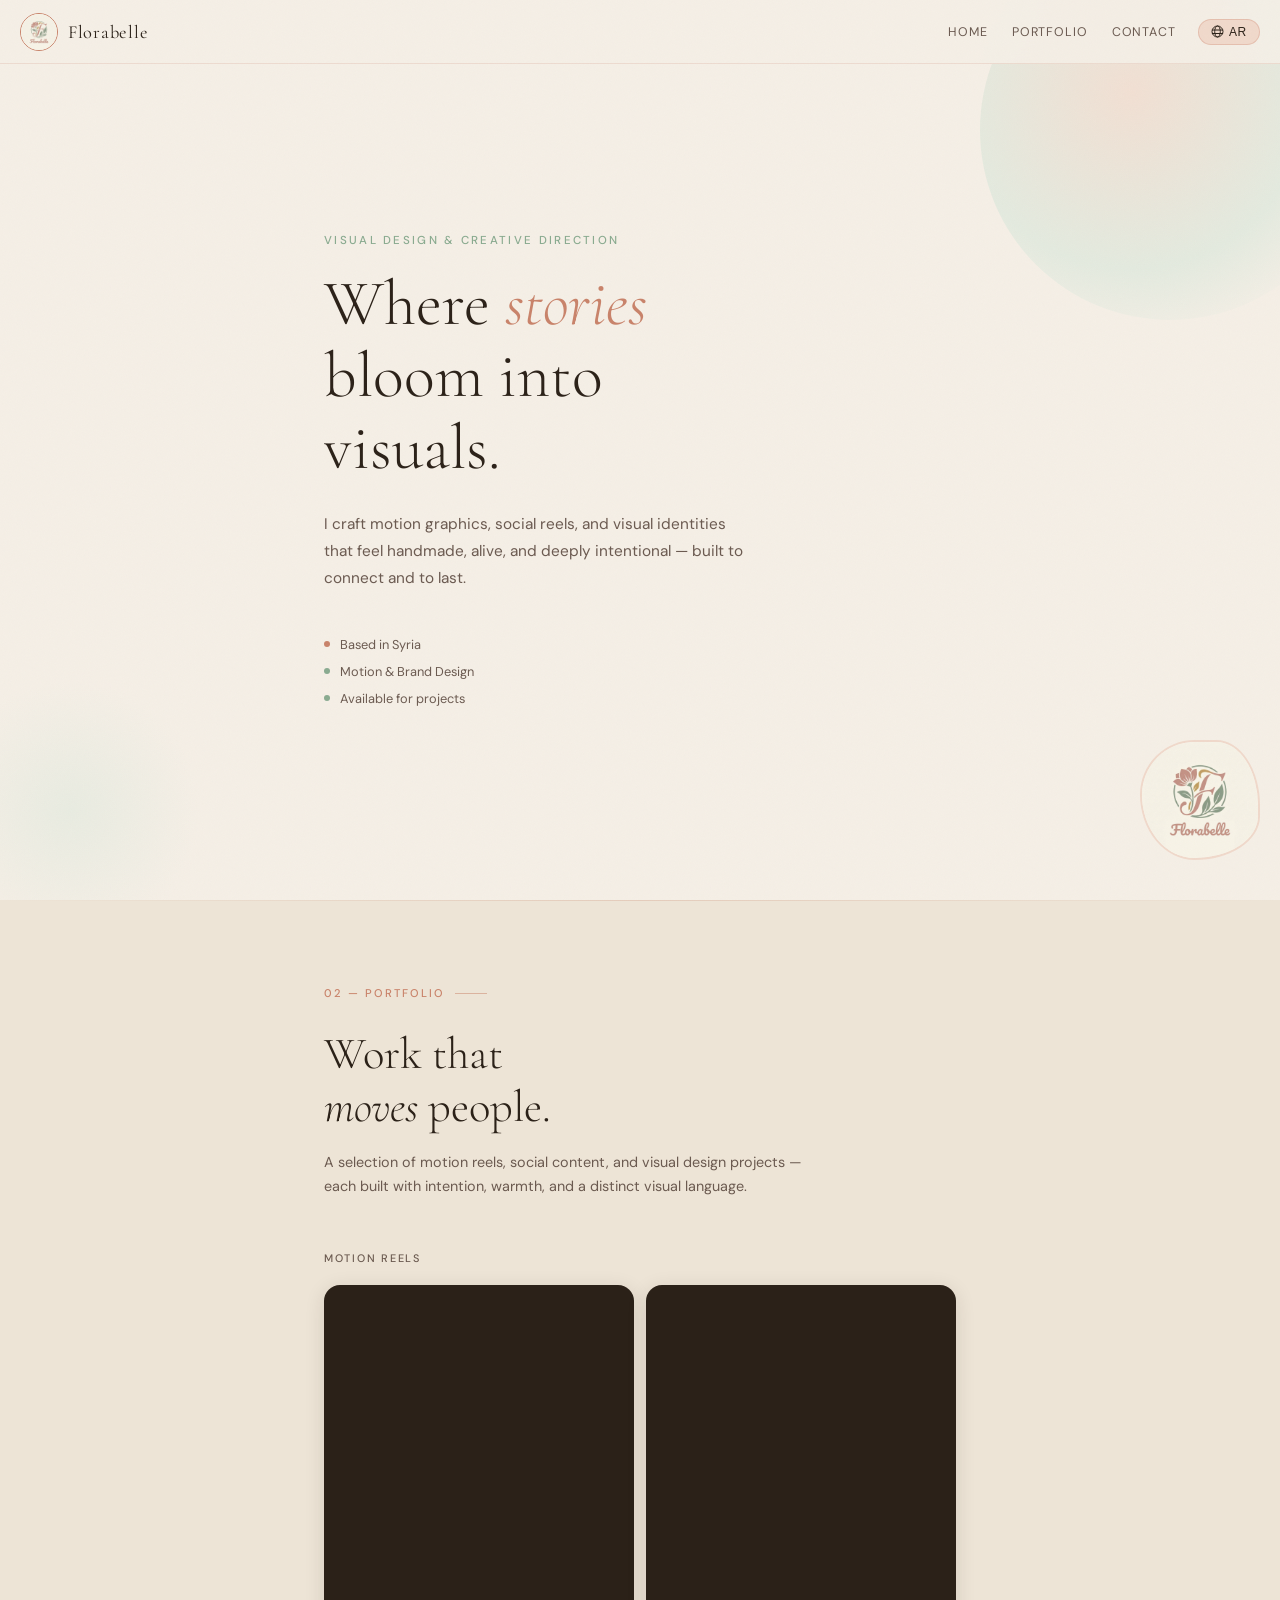
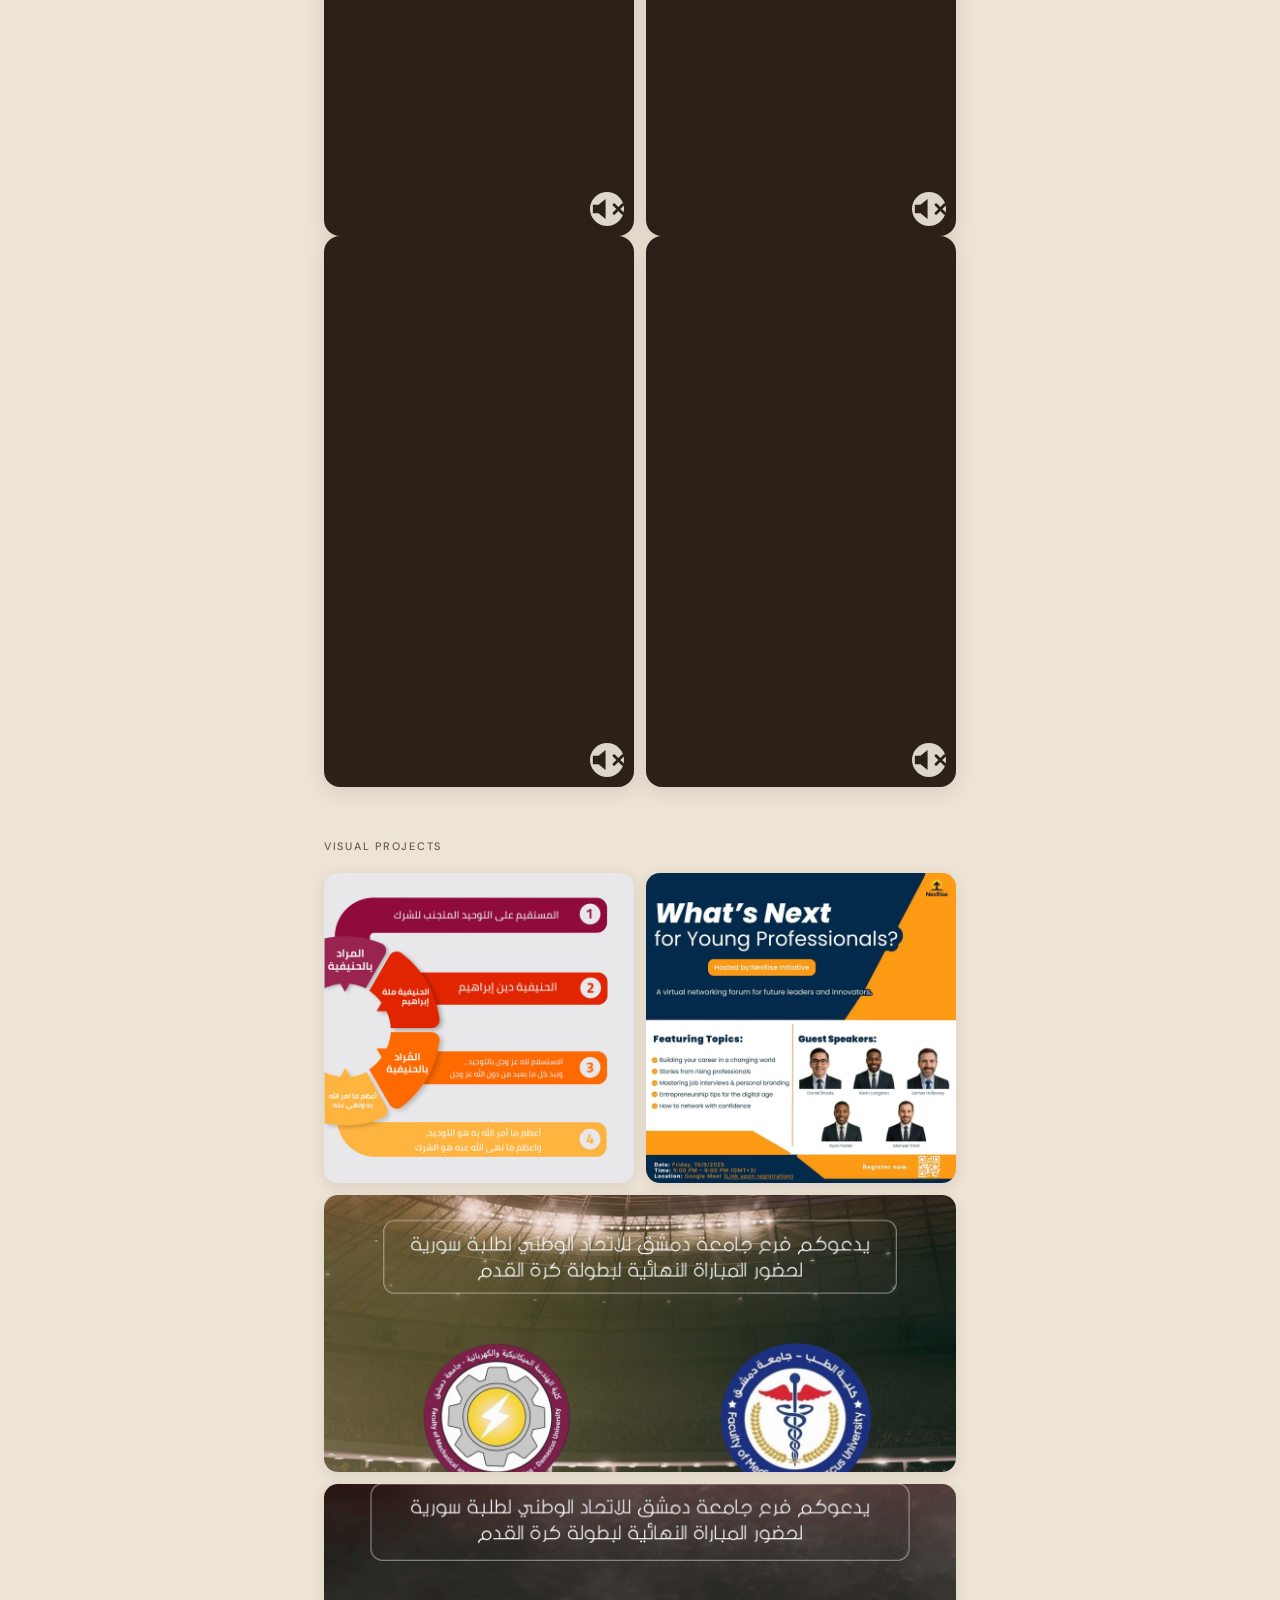
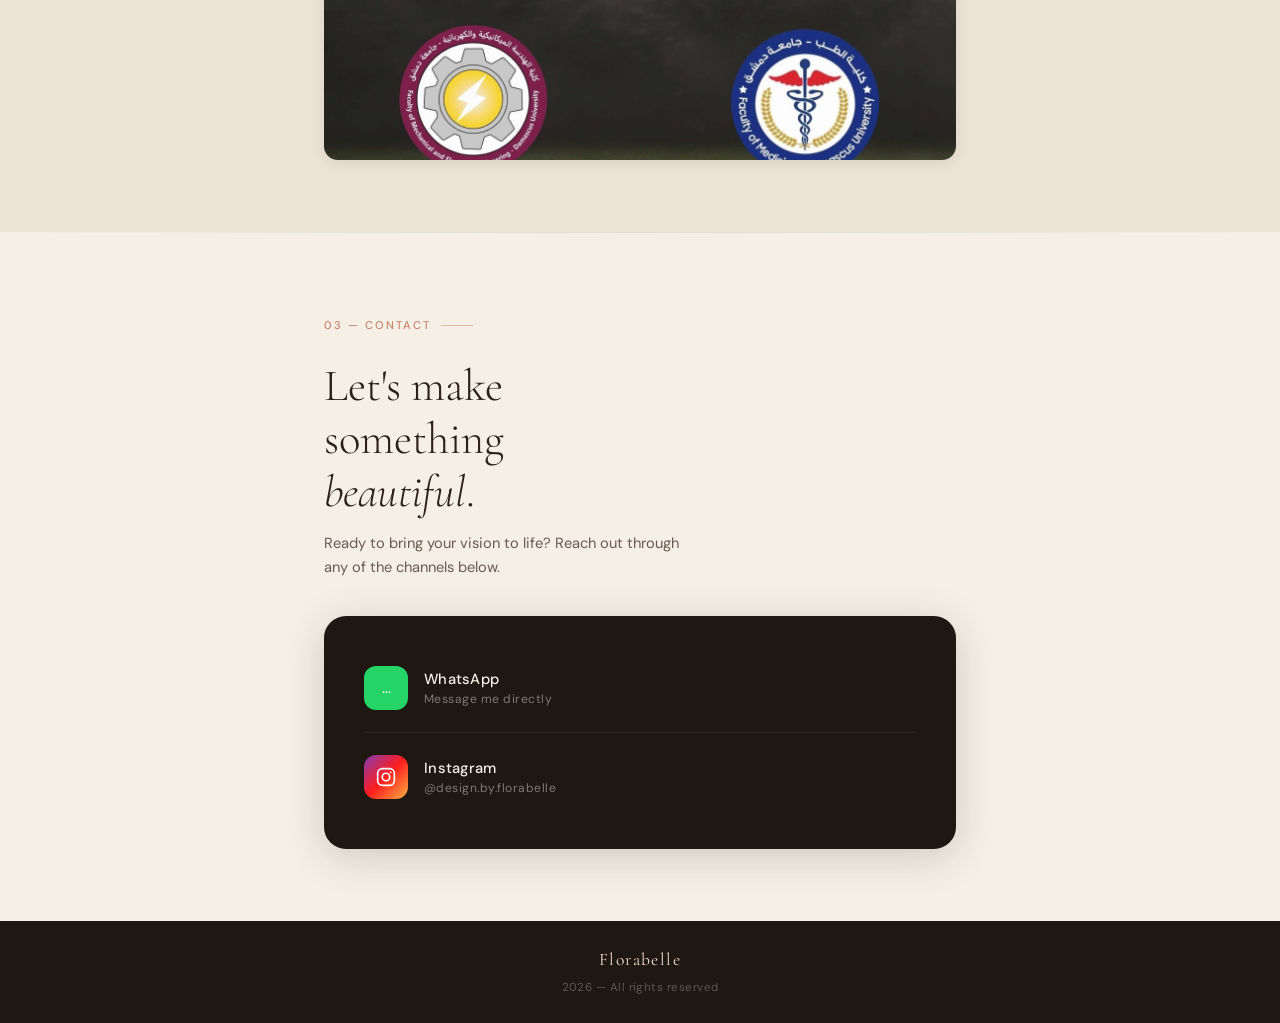
==== index.html @ f4a0438a "Add files via upload" ====
<!DOCTYPE html>
<html lang="en" dir="ltr">
<head>
    <meta charset="UTF-8">
    <meta name="viewport" content="width=device-width, initial-scale=1.0, maximum-scale=1.0">
    <title>Florabelle</title>
    
    <link rel="preconnect" href="https://fonts.googleapis.com">
    <link rel="preconnect" href="https://fonts.gstatic.com" crossorigin>
    <link href="https://fonts.googleapis.com/css2?family=Cormorant+Garamond:ital,wght@0,300;0,400;0,600;1,300;1,400&family=DM+Sans:wght@300;400;500&family=Amiri:ital,wght@0,400;0,700;1,400&display=swap" rel="stylesheet">
    
    <link rel="stylesheet" href="style.css">
</head>

<body>

<!-- ─── NAV ─────────────────────────────────────────────────── -->
<nav id="main-nav">
  <a class="nav-logo" href="#home">
    <img src="website/logo.jpg" alt="Florabelle logo">
    <span class="nav-logo-name" data-en="Florabelle" data-ar="فلورابيل">Florabelle</span>
  </a>

  <div style="display:flex;align-items:center;gap:4px;">
    <div class="nav-links">
      <a href="#home"      data-en="Home"      data-ar="الرئيسية">Home</a>
      <a href="#portfolio" data-en="Portfolio" data-ar="أعمالي">Portfolio</a>
      <a href="#contact"   data-en="Contact"   data-ar="تواصل">Contact</a>
    </div>
    <button class="lang-btn" id="lang-toggle" aria-label="Toggle language">
      <svg width="13" height="13" viewBox="0 0 13 13" fill="none" xmlns="http://www.w3.org/2000/svg">
        <circle cx="6.5" cy="6.5" r="5.5" stroke="currentColor" stroke-width="1"/>
        <ellipse cx="6.5" cy="6.5" rx="2.8" ry="5.5" stroke="currentColor" stroke-width="1"/>
        <line x1="1" y1="5" x2="12" y2="5" stroke="currentColor" stroke-width="1"/>
        <line x1="1" y1="8.5" x2="12" y2="8.5" stroke="currentColor" stroke-width="1"/>
      </svg>
      <span id="lang-label">AR</span>
    </button>
    <button class="ham" id="ham-btn" aria-label="Menu">
      <svg width="22" height="16" viewBox="0 0 22 16" fill="none" xmlns="http://www.w3.org/2000/svg">
        <rect width="22" height="1.5" rx=".75" fill="#2b2118"/>
        <rect y="7.25" width="22" height="1.5" rx=".75" fill="#2b2118"/>
        <rect y="14.5" width="22" height="1.5" rx=".75" fill="#2b2118"/>
      </svg>
    </button>
  </div>
</nav>

<!-- mobile drawer -->
<div class="mobile-menu" id="mobile-menu">
  <a href="#home"      onclick="closeMenu()" data-en="Home"      data-ar="الرئيسية">Home</a>
  <a href="#portfolio" onclick="closeMenu()" data-en="Portfolio" data-ar="أعمالي">Portfolio</a>
  <a href="#contact"   onclick="closeMenu()" data-en="Contact"   data-ar="تواصل">Contact</a>
</div>

<!-- ─── HOME ─────────────────────────────────────────────────── -->
<section id="home">
  <div class="home-blob"></div>
  <div class="home-blob-2"></div>

  <div class="home-inner">
    <p class="home-tagline" data-en="Visual Design &amp; Creative Direction" data-ar="تصميم بصري وإخراج إبداعي">Visual Design &amp; Creative Direction</p>

    <h1 class="home-headline">
      <span data-en="Where <em>stories</em><br>bloom into<br>visuals." data-ar="حيث تتفتح<br><em>القصص</em><br>في الصور.">Where <em>stories</em><br>bloom into<br>visuals.</span>
    </h1>

    <p class="home-para"
      data-en="I craft motion graphics, social reels, and visual identities that feel handmade, alive, and deeply intentional — built to connect and to last."
      data-ar="أصنع موشن جرافيك ومقاطع مرئية وهويات بصرية تبدو مصنوعة بالحب — مدروسة وحيّة وتترك أثراً.">
      I craft motion graphics, social reels, and visual identities that feel handmade, alive, and deeply intentional — built to connect and to last.
    </p>

    <div class="home-meta">
      <div class="meta-row">
        <span class="meta-dot"></span>
        <span data-en="Based in Syria" data-ar=" مقيمة في سوريا"> Syria</span>
      </div>
      <div class="meta-row">
        <span class="meta-dot sage"></span>
        <span data-en="Motion &amp; Brand Design" data-ar="تصميم موشن وهوية بصرية">Motion &amp; Brand Design</span>
      </div>
      <div class="meta-row">
        <span class="meta-dot pulse"></span>
        <span data-en="Available for projects" data-ar="متاحة للمشاريع الجديدة">Available for projects</span>
      </div>
    </div>
  </div>

  <div class="home-photo">
    <img src="website/logo.jpg" alt="Florabelle">
  </div>
</section>

<!-- ─── PORTFOLIO ─────────────────────────────────────────────── -->
<section id="portfolio">
  <div class="section-inner">
    <div class="section-label reveal" data-en="02 — Portfolio" data-ar="02 — أعمالي">02 — Portfolio</div>

    <h2 class="portfolio-headline reveal reveal-delay-1">
      <span data-en="Work that<br><em>moves</em> people." data-ar="أعمال<br><em>تحرّك</em> القلوب.">Work that<br><em>moves</em> people.</span>
    </h2>

    <p class="portfolio-intro reveal reveal-delay-2"
      data-en="A selection of motion reels, social content, and visual design projects — each built with intention, warmth, and a distinct visual language."
      data-ar="مجموعة مختارة من المقاطع المرئية والمحتوى الرقمي ومشاريع التصميم — كل منها مبني بنية صادقة ولغة بصرية مميزة.">
      A selection of motion reels, social content, and visual design projects — each built with intention, warmth, and a distinct visual language.
    </p>

    <!-- Reels -->
    <p class="reels-label reveal" data-en="Motion Reels" data-ar="مقاطع الموشن">Motion Reels</p>

    <div class="reels-grid reveal reveal-delay-1">
      <div class="reel-card">
        <video src="website/IMG_0409.MP4" autoplay muted loop playsinline></video>
        <button class="reel-unmute" aria-label="Toggle sound" onclick="toggleMute(this)">
          <svg viewBox="0 0 24 24" fill="none" xmlns="http://www.w3.org/2000/svg">
            <path class="mute-icon" d="M11 5L6 9H2v6h4l5 4V5z" fill="#2b2118"/>
            <path class="mute-x" d="M23 9l-6 6M17 9l6 6" stroke="#2b2118" stroke-width="2" stroke-linecap="round" style="display:block"/>
          </svg>
        </button>
      </div>
      <div class="reel-card">
        <video src="website/IMG_0410.MP4" autoplay muted loop playsinline></video>
        <button class="reel-unmute" aria-label="Toggle sound" onclick="toggleMute(this)">
          <svg viewBox="0 0 24 24" fill="none" xmlns="http://www.w3.org/2000/svg">
            <path class="mute-icon" d="M11 5L6 9H2v6h4l5 4V5z" fill="#2b2118"/>
            <path class="mute-x" d="M23 9l-6 6M17 9l6 6" stroke="#2b2118" stroke-width="2" stroke-linecap="round" style="display:block"/>
          </svg>
        </button>
      </div>
    </div>

    <div class="reels-grid-bottom reveal reveal-delay-2">
      <div class="reel-card">
        <video src="website/IMG_0411.MP4" autoplay muted loop playsinline></video>
        <button class="reel-unmute" aria-label="Toggle sound" onclick="toggleMute(this)">
          <svg viewBox="0 0 24 24" fill="none" xmlns="http://www.w3.org/2000/svg">
            <path class="mute-icon" d="M11 5L6 9H2v6h4l5 4V5z" fill="#2b2118"/>
            <path class="mute-x" d="M23 9l-6 6M17 9l6 6" stroke="#2b2118" stroke-width="2" stroke-linecap="round" style="display:block"/>
          </svg>
        </button>
      </div>
      <div class="reel-card">
        <video src="website/IMG_0412.MP4" autoplay muted loop playsinline></video>
        <button class="reel-unmute" aria-label="Toggle sound" onclick="toggleMute(this)">
          <svg viewBox="0 0 24 24" fill="none" xmlns="http://www.w3.org/2000/svg">
            <path class="mute-icon" d="M11 5L6 9H2v6h4l5 4V5z" fill="#2b2118"/>
            <path class="mute-x" d="M23 9l-6 6M17 9l6 6" stroke="#2b2118" stroke-width="2" stroke-linecap="round" style="display:block"/>
          </svg>
        </button>
      </div>
    </div>

    <!-- Photos -->
    <p class="photos-label reveal" data-en="Visual Projects" data-ar="مشاريع بصرية">Visual Projects</p>

    <div class="photos-grid reveal reveal-delay-1">
      <div class="photo-card">
        <img src="website/photo_2026.jpg" alt="Visual project">
      </div>
      <div class="photo-card">
        <img src="website/meating.jpg" alt="Meeting design">
      </div>
      <div class="photo-card wide">
        <img src="website/match.jpg" alt="Match poster">
      </div>
      <div class="photo-card wide">
        <img src="website/match2.jpg" alt="Match poster 2">
      </div>
    </div>

  </div>
</section>

<!-- ─── CONTACT ─────────────────────────────────────────────── -->
<section id="contact">
  <div class="section-inner">
    <div class="section-label reveal" data-en="03 — Contact" data-ar="03 — تواصل">03 — Contact</div>

    <h2 class="contact-headline reveal reveal-delay-1">
      <span data-en="Let's make<br>something<br><em>beautiful</em>." data-ar="لنصنع<br>شيئاً<br><em>جميلاً</em>.">Let's make<br>something<br><em>beautiful</em>.</span>
    </h2>

    <p class="contact-sub reveal reveal-delay-2"
      data-en="Ready to bring your vision to life? Reach out through any of the channels below."
      data-ar="مستعدة لتحويل رؤيتك إلى واقع؟ تواصل معي عبر أي من القنوات التالية.">
      Ready to bring your vision to life? Reach out through any of the channels below.
    </p>

    <div class="contact-card reveal reveal-delay-3">
      <!-- WhatsApp, Instagram, Phone links remain the same -->
      <a class="contact-link" href="https://wa.me/+963943834931" target="_blank" rel="noopener">
        <span class="contact-icon wa">...</span>
        <div class="contact-link-text">
          <span class="contact-link-title" data-en="WhatsApp" data-ar="واتساب">WhatsApp</span>
          <span class="contact-link-detail" data-en="Message me directly" data-ar="راسلي مباشرة">Message me directly</span>
        </div>
      </a>

      <div class="contact-divider"></div>

          <!-- Instagram -->
      <a class="contact-link" href="https://www.instagram.com/design.by.florabelle?igsh=MWVuYjJrOXI0cTFoZg%3D%3D&utm_source=qr" target="_blank" rel="noopener">
        <span class="contact-icon ig">
          <svg width="20" height="20" viewBox="0 0 24 24" fill="none" xmlns="http://www.w3.org/2000/svg">
            <rect x="2" y="2" width="20" height="20" rx="5.5" stroke="white" stroke-width="2"/>
            <circle cx="12" cy="12" r="4.5" stroke="white" stroke-width="2"/>
            <circle cx="17.5" cy="6.5" r="1" fill="white"/>
          </svg>
        </span>
        <div class="contact-link-text">
          <span class="contact-link-title" data-en="Instagram" data-ar="إنستغرام">Instagram</span>
          <span class="contact-link-detail">@design.by.florabelle</span>
        </div>
      </a>
<!-- 
      <div class="contact-divider"></div> -->

      <!-- Phone -->
      <!-- <a class="contact-link" href="tel:+963000000000">
        <span class="contact-icon ph">
          <svg width="20" height="20" viewBox="0 0 24 24" fill="none" xmlns="http://www.w3.org/2000/svg">
            <path d="M6.6 10.8c1.4 2.8 3.8 5.1 6.6 6.6l2.2-2.2c.3-.3.7-.4 1-.2 1.1.4 2.3.6 3.6.6.6 0 1 .4 1 1V20c0 .6-.4 1-1 1C10.6 21 3 13.4 3 4c0-.6.4-1 1-1h3.5c.6 0 1 .4 1 1 0 1.3.2 2.5.6 3.6.1.3 0 .7-.2 1L6.6 10.8z" fill="white"/>
          </svg>
        </span>
        <div class="contact-link-text">
          <span class="contact-link-title" data-en="Phone" data-ar="هاتف">Phone</span>
          <span class="contact-link-detail" data-en="Call or text" data-ar="اتصال أو رسالة">Call or text</span>
        </div>
      </a> -->
    </div>
  </div>
</section>

<!-- ─── FOOTER ─────────────────────────────────────────────── -->
<footer>
  <div class="footer-inner">
    <span class="footer-logo" data-en="Florabelle" data-ar="فلورابيل">Florabelle</span>
    <span class="footer-copy" data-en="2026 — All rights reserved" data-ar="2026 — جميع الحقوق محفوظة">2026 — All rights reserved</span>
  </div>
</footer>

<script src="script.js" defer></script>
</body>
</html>
---- style.css ----
/* ─── TOKENS ─────────────────────────────────────────────── */
:root {
  --ink:       #2b2118;
  --rose:      #c9836a;
  --sage:      #8aab90;
  --cream:     #f5efe6;
  --parchment: #ede4d6;
  --blush:     #f0d9cb;
  --mist:      #dce8dc;
  --dark-card: #1e1712;
  --text-sub:  #6b5a50;

  --serif:  'Cormorant Garamond', Georgia, serif;
  --sans:   'DM Sans', sans-serif;
  --arabic: 'Amiri', serif;

  --ease-out: cubic-bezier(0.22, 1, 0.36, 1);
  --nav-h: 64px;
}

/* ─── RESET ──────────────────────────────────────────────── */
*, *::before, *::after { 
  box-sizing: border-box; 
  margin: 0; 
  padding: 0; 
}

html { 
  scroll-behavior: smooth; 
  font-size: 16px; 
}

body {
  font-family: var(--sans);
  background: var(--cream);
  color: var(--ink);
  overflow-x: hidden;
  -webkit-font-smoothing: antialiased;
}

/* ─── GRAIN OVERLAY ──────────────────────────────────────── */
body::before {
  content: '';
  position: fixed;
  inset: 0;
  pointer-events: none;
  z-index: 9999;
  opacity: .028;
  background-image: url("data:image/svg+xml,%3Csvg viewBox='0 0 256 256' xmlns='http://www.w3.org/2000/svg'%3E%3Cfilter id='noise'%3E%3CfeTurbulence type='fractalNoise' baseFrequency='0.9' numOctaves='4' stitchTiles='stitch'/%3E%3C/filter%3E%3Crect width='100%25' height='100%25' filter='url(%23noise)'/%3E%3C/svg%3E");
  background-size: 200px 200px;
}

/* ─── NAV ────────────────────────────────────────────────── */
nav {
  position: fixed;
  top: 0; left: 0; right: 0;
  height: var(--nav-h);
  z-index: 100;
  display: flex;
  align-items: center;
  justify-content: space-between;
  padding: 0 20px;
  background: rgba(245, 239, 230, 0.92);
  backdrop-filter: blur(14px);
  -webkit-backdrop-filter: blur(14px);
  border-bottom: 1px solid rgba(201,131,106,.18);
  transition: box-shadow 0.3s;
}

nav.scrolled { 
  box-shadow: 0 2px 24px rgba(43,33,24,.07); 
}

.nav-logo {
  display: flex;
  align-items: center;
  gap: 10px;
  text-decoration: none;
}

.nav-logo img {
  width: 38px; 
  height: 38px;
  border-radius: 50%;
  object-fit: cover;
  border: 1.5px solid var(--rose);
}

.nav-logo-name {
  font-family: var(--serif);
  font-size: 1.15rem;
  font-weight: 400;
  color: var(--ink);
  letter-spacing: 0.04em;
}

.nav-links {
  display: flex;
  align-items: center;
  gap: 4px;
}

.nav-links a {
  font-size: 0.78rem;
  font-weight: 400;
  letter-spacing: 0.07em;
  text-transform: uppercase;
  color: var(--text-sub);
  text-decoration: none;
  padding: 6px 10px;
  border-radius: 20px;
  transition: color 0.2s, background 0.2s;
}

.nav-links a:hover {
  color: var(--rose);
  background: rgba(201,131,106,.08);
}

.lang-btn {
  display: flex;
  align-items: center;
  gap: 5px;
  font-size: 0.75rem;
  font-weight: 500;
  letter-spacing: 0.06em;
  color: var(--ink);
  background: var(--blush);
  border: 1px solid rgba(201,131,106,.3);
  border-radius: 20px;
  padding: 5px 12px;
  cursor: pointer;
  transition: background 0.2s, transform 0.15s;
  white-space: nowrap;
  margin-inline-start: 8px;
}

.lang-btn:hover { 
  background: var(--rose); 
  color: #fff; 
  transform: scale(1.03); 
}

/* Hamburger */
.ham { 
  display: none; 
  background: none; 
  border: none; 
  cursor: pointer; 
  padding: 6px; 
}

.ham svg { display: block; }

@media (max-width: 600px) {
  .nav-links { display: none; }
  .ham { display: block; }
  nav { padding: 0 16px; }
}

/* Mobile Menu */
.mobile-menu {
  display: none;
  position: fixed;
  top: var(--nav-h);
  left: 0; right: 0;
  background: rgba(245,239,230,.97);
  backdrop-filter: blur(20px);
  -webkit-backdrop-filter: blur(20px);
  z-index: 99;
  flex-direction: column;
  padding: 16px 20px 24px;
  gap: 4px;
  border-bottom: 1px solid rgba(201,131,106,.18);
}

.mobile-menu.open { display: flex; }

.mobile-menu a {
  font-size: 1.05rem;
  font-family: var(--serif);
  color: var(--ink);
  text-decoration: none;
  padding: 12px 0;
  border-bottom: 1px solid rgba(201,131,106,.12);
  transition: color 0.2s;
}

.mobile-menu a:hover { color: var(--rose); }
.mobile-menu a:last-child { border-bottom: none; }

/* ─── SECTION SHARED ─────────────────────────────────────── */
.section-inner { 
  padding: 80px 24px 72px; 
  max-width: 680px; 
  margin: 0 auto; 
}

.section-label {
  display: inline-flex;
  align-items: center;
  gap: 10px;
  font-size: 0.7rem;
  font-weight: 500;
  letter-spacing: 0.18em;
  text-transform: uppercase;
  color: var(--rose);
  margin-bottom: 28px;
}

.section-label::after {
  content: '';
  display: block;
  width: 32px; 
  height: 1px;
  background: var(--rose);
  opacity: .5;
}

/* ─── HOME ───────────────────────────────────────────────── */
#home {
  min-height: 100svh;
  background: var(--cream);
  position: relative;
  overflow: hidden;
  display: flex;
  align-items: center;
}

.home-blob, .home-blob-2 {
  position: absolute;
  border-radius: 50%;
  z-index: 0;
}

.home-blob {
  top: -60px; right: -80px;
  width: 380px; height: 380px;
  background: radial-gradient(ellipse at 40% 40%, var(--blush) 0%, var(--mist) 55%, transparent 80%);
  animation: blobFloat 12s ease-in-out infinite alternate;
  opacity: 0.7;
}

.home-blob-2 {
  bottom: -40px; left: -60px;
  width: 260px; height: 260px;
  background: radial-gradient(ellipse, var(--mist) 0%, transparent 70%);
  animation: blobFloat 16s ease-in-out infinite alternate-reverse;
  opacity: 0.5;
}

@keyframes blobFloat {
  from { transform: translate(0,0) rotate(0deg) scale(1); }
  to   { transform: translate(12px, 18px) rotate(8deg) scale(1.06); }
}

.home-inner {
  position: relative;
  z-index: 1;
  padding: calc(var(--nav-h) + 56px) 24px 80px;
  max-width: 680px;
  margin: 0 auto;
  width: 100%;
}

.home-tagline {
  font-size: 0.72rem;
  font-weight: 500;
  letter-spacing: 0.2em;
  text-transform: uppercase;
  color: var(--sage);
  margin-bottom: 20px;
  opacity: 0;
  transform: translateY(16px);
  animation: fadeUp 0.8s var(--ease-out) 0.2s forwards;
}

.home-headline {
  font-family: var(--serif);
  font-size: clamp(2.4rem, 9vw, 4rem);
  font-weight: 300;
  line-height: 1.12;
  color: var(--ink);
  margin-bottom: 28px;
  opacity: 0;
  transform: translateY(20px);
  animation: fadeUp 0.9s var(--ease-out) 0.38s forwards;
}

.home-headline em {
  font-style: italic;
  color: var(--rose);
}

.home-para {
  font-size: 0.96rem;
  line-height: 1.75;
  color: var(--text-sub);
  max-width: 420px;
  margin-bottom: 44px;
  opacity: 0;
  transform: translateY(16px);
  animation: fadeUp 0.85s var(--ease-out) 0.52s forwards;
}

.home-meta {
  display: flex;
  flex-direction: column;
  gap: 10px;
  opacity: 0;
  transform: translateY(16px);
  animation: fadeUp 0.85s var(--ease-out) 0.65s forwards;
}

.meta-row {
  display: flex;
  align-items: center;
  gap: 10px;
  font-size: 0.8rem;
  color: var(--text-sub);
}

.meta-dot {
  width: 6px; 
  height: 6px;
  border-radius: 50%;
  background: var(--rose);
  flex-shrink: 0;
}

.meta-dot.sage { background: var(--sage); }

.meta-dot.pulse {
  background: var(--sage);
  animation: pulse 2.2s ease-in-out infinite;
}

@keyframes pulse {
  0%,100% { transform: scale(1); opacity: 1; }
  50% { transform: scale(1.6); opacity: 0.5; }
}

.home-photo {
  position: absolute;
  bottom: 40px; right: 20px;
  width: 120px; height: 120px;
  border-radius: 50% 40% 60% 50% / 50% 60% 40% 60%;
  overflow: hidden;
  border: 2.5px solid var(--blush);
  opacity: 0;
  animation: fadeUp 1s var(--ease-out) 0.85s forwards;
  z-index: 2;
}

.home-photo img { 
  width: 100%; 
  height: 100%; 
  object-fit: cover; 
}

@keyframes fadeUp {
  to { opacity: 1; transform: translateY(0); }
}

/* ─── PORTFOLIO ──────────────────────────────────────────── */
#portfolio {
  background: var(--parchment);
  position: relative;
}

#portfolio::before {
  content: '';
  display: block;
  height: 1px;
  background: linear-gradient(90deg, transparent, var(--rose), transparent);
  opacity: 0.25;
}

.portfolio-intro {
  font-size: 0.9rem;
  line-height: 1.72;
  color: var(--text-sub);
  max-width: 480px;
  margin-bottom: 52px;
}

.portfolio-headline {
  font-family: var(--serif);
  font-size: clamp(1.9rem, 6vw, 2.8rem);
  font-weight: 300;
  line-height: 1.18;
  color: var(--ink);
  margin-bottom: 16px;
}

/* Reels */
.reels-label, .photos-label {
  font-size: 0.68rem;
  font-weight: 500;
  letter-spacing: 0.16em;
  text-transform: uppercase;
  color: var(--text-sub);
  margin-bottom: 20px;
  opacity: 0.7;
}

.reels-grid, .reels-grid-bottom {
  display: grid;
  grid-template-columns: repeat(2, 1fr);
  gap: 12px;
}

.reels-grid-bottom { margin-bottom: 52px; }

.reel-card {
  position: relative;
  border-radius: 16px;
  overflow: hidden;
  background: var(--ink);
  aspect-ratio: 9/16;
  box-shadow: 0 4px 20px rgba(43,33,24,.12);
}

.reel-card video {
  width: 100%; 
  height: 100%;
  object-fit: cover;
  display: block;
}

.reel-unmute {
  position: absolute;
  bottom: 10px; right: 10px;
  width: 34px; height: 34px;
  background: rgba(245,239,230,.88);
  border: none;
  border-radius: 50%;
  cursor: pointer;
  display: flex;
  align-items: center;
  justify-content: center;
  transition: background 0.2s, transform 0.15s;
  z-index: 2;
}

.reel-unmute:hover { 
  background: var(--rose); 
  transform: scale(1.1); 
}

.reel-unmute:hover svg path, 
.reel-unmute:hover svg rect { 
  fill: #fff; 
}

/* Photos */
.photos-grid {
  display: grid;
  grid-template-columns: 1fr 1fr;
  gap: 12px;
}

.photo-card {
  border-radius: 14px;
  overflow: hidden;
  aspect-ratio: 1/1;
  background: var(--blush);
  box-shadow: 0 3px 14px rgba(43,33,24,.10);
  position: relative;
}

.photo-card img {
  width: 100%; 
  height: 100%;
  object-fit: cover;
  display: block;
  transition: transform 0.5s var(--ease-out);
}

.photo-card:hover img { 
  transform: scale(1.04); 
}

.photo-card.wide {
  grid-column: span 2;
  aspect-ratio: 16/7;
}

/* ─── CONTACT ────────────────────────────────────────────── */
#contact {
  background: var(--cream);
}

#contact::before {
  content: '';
  display: block;
  height: 1px;
  background: linear-gradient(90deg, transparent, var(--sage), transparent);
  opacity: 0.25;
}

.contact-headline {
  font-family: var(--serif);
  font-size: clamp(1.9rem, 6vw, 2.8rem);
  font-weight: 300;
  line-height: 1.18;
  color: var(--ink);
  margin-bottom: 12px;
}

.contact-sub {
  font-size: 0.92rem;
  color: var(--text-sub);
  line-height: 1.65;
  margin-bottom: 36px;
  max-width: 380px;
}

.contact-card {
  background: var(--dark-card);
  border-radius: 22px;
  padding: 32px 24px;
  display: flex;
  flex-direction: column;
  gap: 4px;
  box-shadow: 0 8px 40px rgba(43,33,24,.18);
}

.contact-link {
  display: flex;
  align-items: center;
  gap: 16px;
  padding: 18px 16px;
  border-radius: 14px;
  text-decoration: none;
  color: #f5efe6;
  transition: background 0.2s, transform 0.15s;
  -webkit-tap-highlight-color: transparent;
}

.contact-link:hover {
  background: rgba(255,255,255,.06);
  transform: translateX(4px);
}

[dir="rtl"] .contact-link:hover { 
  transform: translateX(-4px); 
}

.contact-icon {
  width: 44px; 
  height: 44px;
  border-radius: 12px;
  display: flex;
  align-items: center;
  justify-content: center;
  flex-shrink: 0;
}

.contact-icon.wa  { background: #25D366; }
.contact-icon.ig  { background: linear-gradient(135deg,#833ab4,#fd1d1d,#fcb045); }
.contact-icon.ph  { background: var(--rose); }

.contact-link-text { 
  display: flex; 
  flex-direction: column; 
  gap: 2px; 
}

.contact-link-title {
  font-size: 0.92rem;
  font-weight: 500;
  letter-spacing: 0.02em;
}

.contact-link-detail {
  font-size: 0.76rem;
  opacity: 0.45;
  letter-spacing: 0.04em;
}

.contact-divider {
  height: 1px;
  background: rgba(255,255,255,.07);
  margin: 0 16px;
}

/* ─── FOOTER ─────────────────────────────────────────────── */
footer {
  background: var(--dark-card);
  padding: 28px 24px;
  text-align: center;
}

.footer-inner {
  max-width: 680px;
  margin: 0 auto;
  display: flex;
  flex-direction: column;
  align-items: center;
  gap: 10px;
}

.footer-logo {
  font-family: var(--serif);
  font-size: 1.1rem;
  color: var(--blush);
  letter-spacing: 0.08em;
}

.footer-copy {
  font-size: 0.72rem;
  color: rgba(245,239,230,.3);
  letter-spacing: 0.04em;
}

/* ─── SCROLL REVEAL ──────────────────────────────────────── */
.reveal {
  opacity: 0;
  transform: translateY(28px);
  transition: opacity 0.75s var(--ease-out), transform 0.75s var(--ease-out);
}

.reveal.visible {
  opacity: 1;
  transform: translateY(0);
}

.reveal-delay-1 { transition-delay: 0.1s; }
.reveal-delay-2 { transition-delay: 0.2s; }
.reveal-delay-3 { transition-delay: 0.32s; }
.reveal-delay-4 { transition-delay: 0.44s; }

/* ─── ARABIC (RTL) OVERRIDES ─────────────────────────────── */
[lang="ar"] body,
[lang="ar"] .home-headline,
[lang="ar"] .portfolio-headline,
[lang="ar"] .contact-headline {
  font-family: var(--arabic);
}

[lang="ar"] .home-para,
[lang="ar"] .portfolio-intro,
[lang="ar"] .contact-sub,
[lang="ar"] .contact-link-title,
[lang="ar"] .contact-link-detail,
[lang="ar"] .nav-logo-name,
[lang="ar"] .section-label,
[lang="ar"] .home-tagline,
[lang="ar"] .meta-row,
[lang="ar"] .footer-logo,
[lang="ar"] .footer-copy {
  font-family: var(--arabic);
}

[dir="rtl"] .section-label::after { 
  margin-right: auto; 
  margin-left: 0; 
}

[dir="rtl"] .home-photo { 
  right: auto; 
  left: 20px; 
}

/* ─── UTIL ───────────────────────────────────────────────── */
@media (max-width: 380px) {
  .reels-grid, 
  .reels-grid-bottom { 
    grid-template-columns: 1fr; 
  }
  .photos-grid { 
    grid-template-columns: 1fr; 
  }
  .photo-card.wide { 
    grid-column: span 1; 
    aspect-ratio: 1/1; 
  }
}
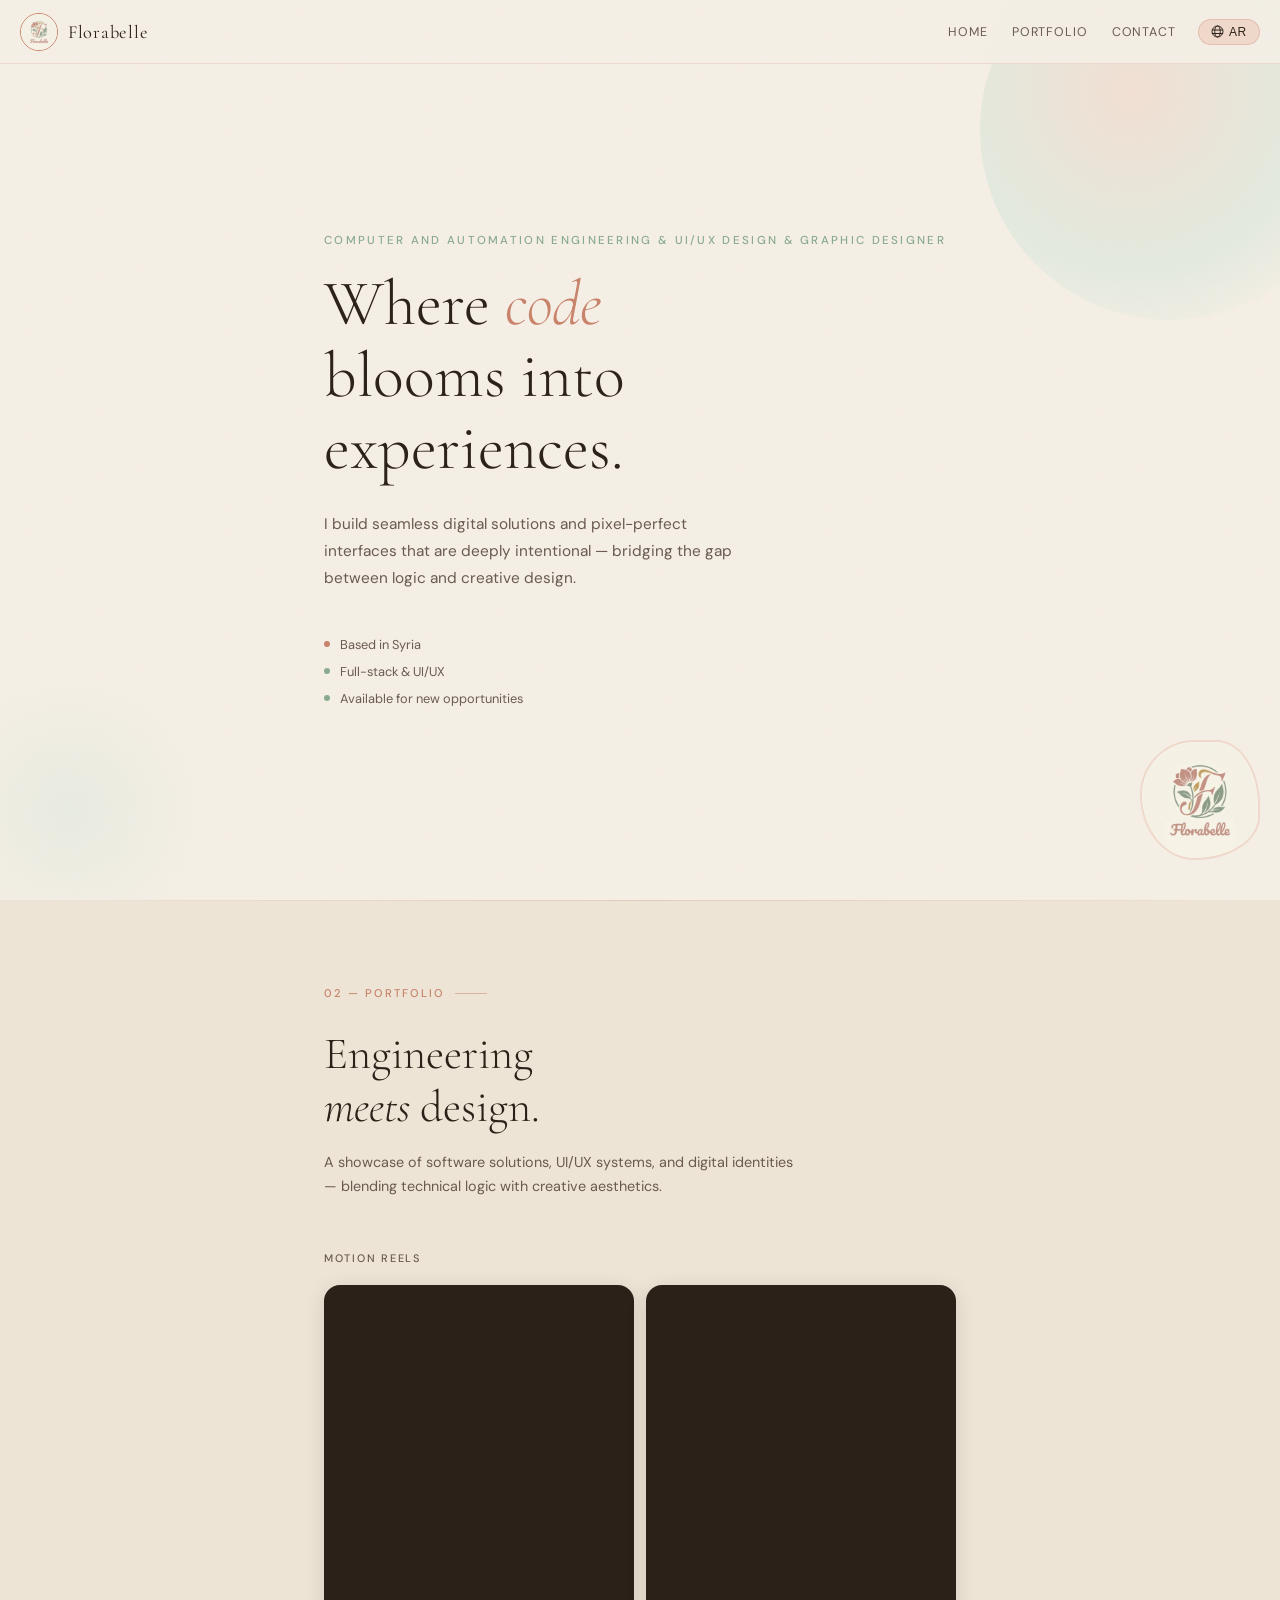
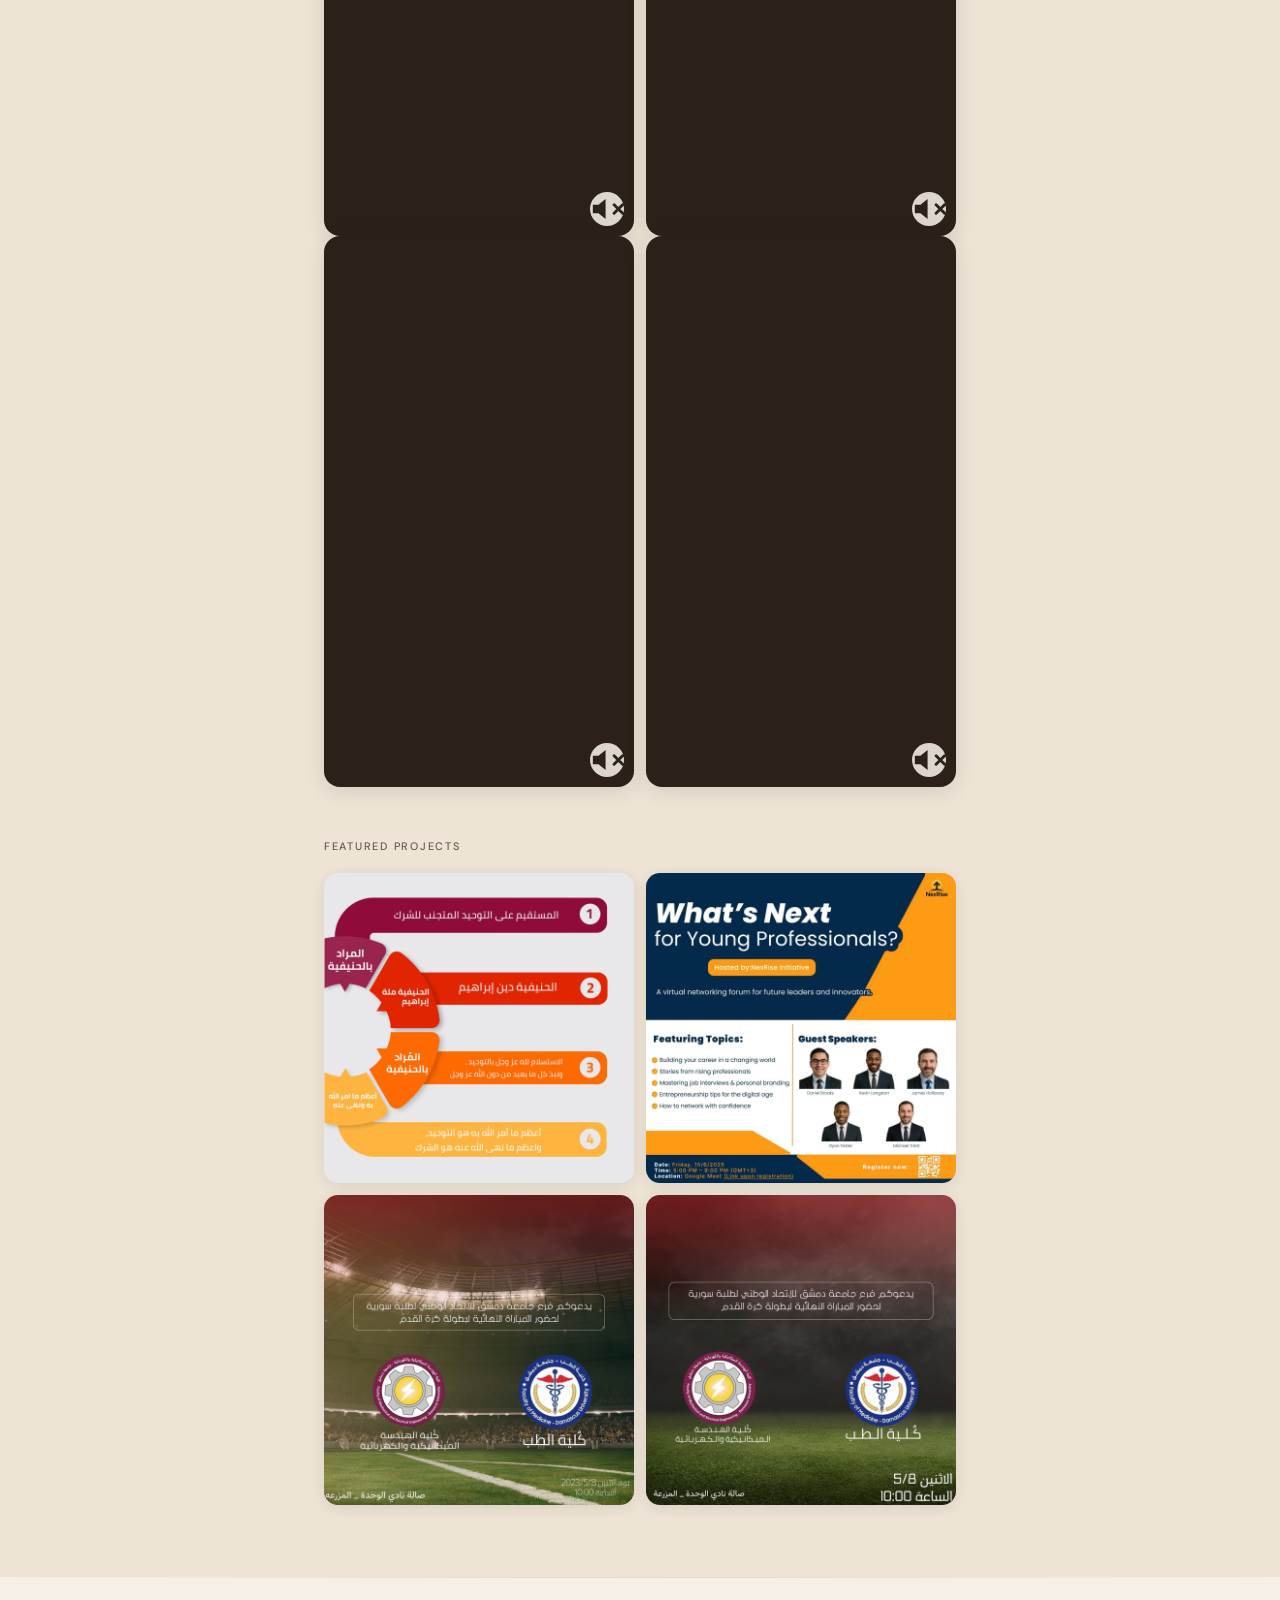
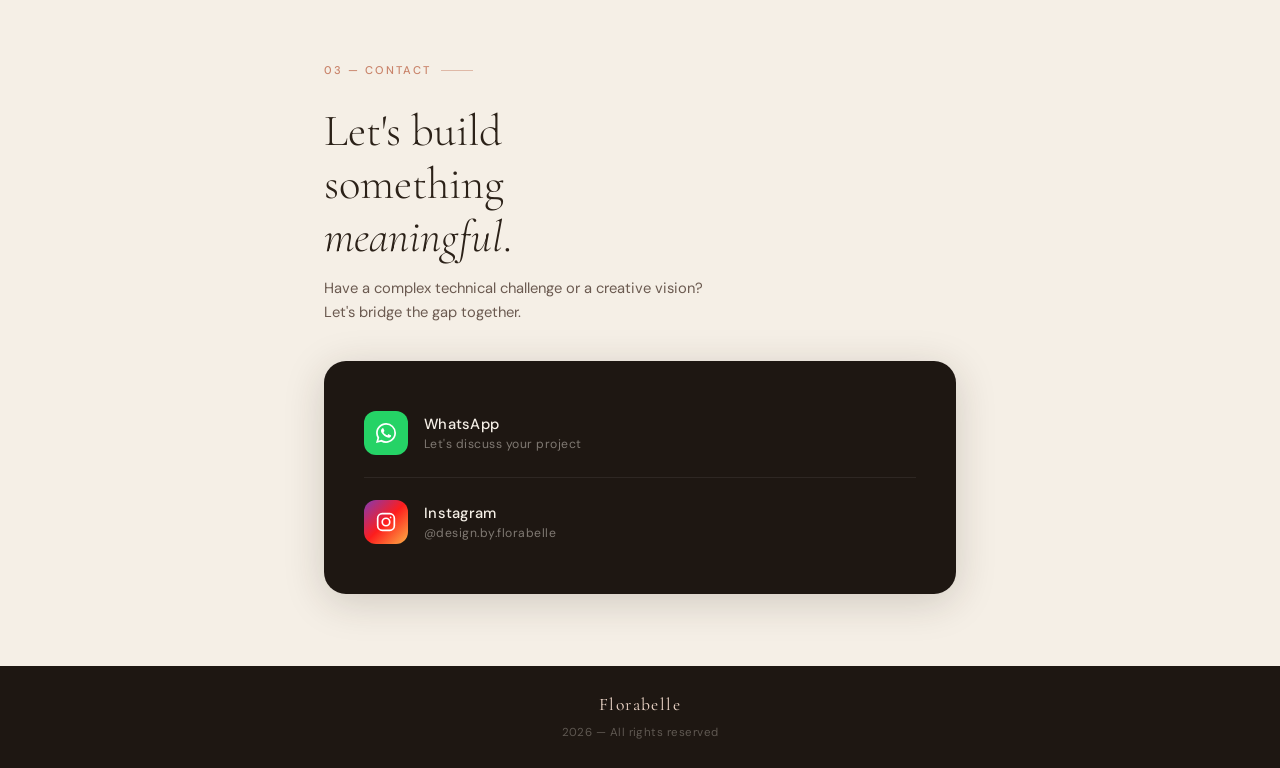
==== commit bb5eb806: "Update portfolio with new projects" ====
--- a/index.html
+++ b/index.html
@@ -59,30 +59,30 @@
   <div class="home-blob-2"></div>
 
   <div class="home-inner">
-    <p class="home-tagline" data-en="Visual Design &amp; Creative Direction" data-ar="تصميم بصري وإخراج إبداعي">Visual Design &amp; Creative Direction</p>
+    <p class="home-tagline" data-en="computer and automation Engineering &amp; UI/UX Design &amp; Graphic Designer" data-ar="هندسة الحواسيب والاتمتة & تصميم الواجهات & التصميم الجرافيكي">Computer and Automation Engineering &amp; UI/UX Design &amp; Graphic Designer</p>
 
     <h1 class="home-headline">
-      <span data-en="Where <em>stories</em><br>bloom into<br>visuals." data-ar="حيث تتفتح<br><em>القصص</em><br>في الصور.">Where <em>stories</em><br>bloom into<br>visuals.</span>
+      <span data-en="Where <em>code</em><br>blooms into<br>experiences." data-ar="حيث يزهر<br><em>الكود</em><br>ليصبح تجربة.">Where <em>code</em><br>blooms into<br>experiences.</span>
     </h1>
 
     <p class="home-para"
-      data-en="I craft motion graphics, social reels, and visual identities that feel handmade, alive, and deeply intentional — built to connect and to last."
-      data-ar="أصنع موشن جرافيك ومقاطع مرئية وهويات بصرية تبدو مصنوعة بالحب — مدروسة وحيّة وتترك أثراً.">
-      I craft motion graphics, social reels, and visual identities that feel handmade, alive, and deeply intentional — built to connect and to last.
+      data-en="I build seamless digital solutions and pixel-perfect interfaces that are deeply intentional — bridging the gap between logic and creative design."
+      data-ar="أبني حلولاً رقمية متكاملة وواجهات متقنة بدقة — أجمع فيها بين منطق الهندسة ولمسات التصميم الإبداعي.">
+      I build seamless digital solutions and pixel-perfect interfaces that are deeply intentional — bridging the gap between logic and creative design.
     </p>
 
     <div class="home-meta">
       <div class="meta-row">
         <span class="meta-dot"></span>
-        <span data-en="Based in Syria" data-ar=" مقيمة في سوريا"> Syria</span>
+        <span data-en="Based in Syria" data-ar="مقيمة في سوريا">Damascus, Syria</span>
       </div>
       <div class="meta-row">
         <span class="meta-dot sage"></span>
-        <span data-en="Motion &amp; Brand Design" data-ar="تصميم موشن وهوية بصرية">Motion &amp; Brand Design</span>
+        <span data-en="Full-stack &amp; UI/UX" data-ar="تطوير البرمجيات وتصميم UI/UX">Full-stack &amp; UI/UX</span>
       </div>
       <div class="meta-row">
         <span class="meta-dot pulse"></span>
-        <span data-en="Available for projects" data-ar="متاحة للمشاريع الجديدة">Available for projects</span>
+        <span data-en="Available for new opportunities" data-ar="متاحة للفرص والمشاريع الجديدة">Available for new opportunities</span>
       </div>
     </div>
   </div>
@@ -93,83 +93,34 @@
 </section>
 
 <!-- ─── PORTFOLIO ─────────────────────────────────────────────── -->
+<!-- Modal for Images -->
+<div id="imageModal" class="modal" onclick="closeModal()">
+  <span class="close-modal">&times;</span>
+  <img class="modal-content" id="fullImage">
+</div>
+
 <section id="portfolio">
   <div class="section-inner">
     <div class="section-label reveal" data-en="02 — Portfolio" data-ar="02 — أعمالي">02 — Portfolio</div>
 
     <h2 class="portfolio-headline reveal reveal-delay-1">
-      <span data-en="Work that<br><em>moves</em> people." data-ar="أعمال<br><em>تحرّك</em> القلوب.">Work that<br><em>moves</em> people.</span>
+      <span data-en="Engineering<br><em>meets</em> design." data-ar="حيث تلتقي<br><em>الهندسة</em> بالتصميم.">Engineering<br><em>meets</em> design.</span>
     </h2>
 
     <p class="portfolio-intro reveal reveal-delay-2"
-      data-en="A selection of motion reels, social content, and visual design projects — each built with intention, warmth, and a distinct visual language."
-      data-ar="مجموعة مختارة من المقاطع المرئية والمحتوى الرقمي ومشاريع التصميم — كل منها مبني بنية صادقة ولغة بصرية مميزة.">
-      A selection of motion reels, social content, and visual design projects — each built with intention, warmth, and a distinct visual language.
+      data-en="A showcase of software solutions, UI/UX systems, and digital identities — blending technical logic with creative aesthetics."
+      data-ar="عرض للحلول البرمجية، وأنظمة واجهات المستخدم، والهويات البصرية — حيث يمتزج المنطق التقني بالجمال الإبداعي.">
+      A showcase of software solutions, UI/UX systems, and digital identities — blending technical logic with creative aesthetics.
     </p>
 
     <!-- Reels -->
     <p class="reels-label reveal" data-en="Motion Reels" data-ar="مقاطع الموشن">Motion Reels</p>
-
-    <div class="reels-grid reveal reveal-delay-1">
-      <div class="reel-card">
-        <video src="website/IMG_0409.MP4" autoplay muted loop playsinline></video>
-        <button class="reel-unmute" aria-label="Toggle sound" onclick="toggleMute(this)">
-          <svg viewBox="0 0 24 24" fill="none" xmlns="http://www.w3.org/2000/svg">
-            <path class="mute-icon" d="M11 5L6 9H2v6h4l5 4V5z" fill="#2b2118"/>
-            <path class="mute-x" d="M23 9l-6 6M17 9l6 6" stroke="#2b2118" stroke-width="2" stroke-linecap="round" style="display:block"/>
-          </svg>
-        </button>
-      </div>
-      <div class="reel-card">
-        <video src="website/IMG_0410.MP4" autoplay muted loop playsinline></video>
-        <button class="reel-unmute" aria-label="Toggle sound" onclick="toggleMute(this)">
-          <svg viewBox="0 0 24 24" fill="none" xmlns="http://www.w3.org/2000/svg">
-            <path class="mute-icon" d="M11 5L6 9H2v6h4l5 4V5z" fill="#2b2118"/>
-            <path class="mute-x" d="M23 9l-6 6M17 9l6 6" stroke="#2b2118" stroke-width="2" stroke-linecap="round" style="display:block"/>
-          </svg>
-        </button>
-      </div>
-    </div>
-
-    <div class="reels-grid-bottom reveal reveal-delay-2">
-      <div class="reel-card">
-        <video src="website/IMG_0411.MP4" autoplay muted loop playsinline></video>
-        <button class="reel-unmute" aria-label="Toggle sound" onclick="toggleMute(this)">
-          <svg viewBox="0 0 24 24" fill="none" xmlns="http://www.w3.org/2000/svg">
-            <path class="mute-icon" d="M11 5L6 9H2v6h4l5 4V5z" fill="#2b2118"/>
-            <path class="mute-x" d="M23 9l-6 6M17 9l6 6" stroke="#2b2118" stroke-width="2" stroke-linecap="round" style="display:block"/>
-          </svg>
-        </button>
-      </div>
-      <div class="reel-card">
-        <video src="website/IMG_0412.MP4" autoplay muted loop playsinline></video>
-        <button class="reel-unmute" aria-label="Toggle sound" onclick="toggleMute(this)">
-          <svg viewBox="0 0 24 24" fill="none" xmlns="http://www.w3.org/2000/svg">
-            <path class="mute-icon" d="M11 5L6 9H2v6h4l5 4V5z" fill="#2b2118"/>
-            <path class="mute-x" d="M23 9l-6 6M17 9l6 6" stroke="#2b2118" stroke-width="2" stroke-linecap="round" style="display:block"/>
-          </svg>
-        </button>
-      </div>
-    </div>
+    <div id="reels-container" class="reels-grid reveal reveal-delay-1"></div>
+    <div id="reels-bottom-container" class="reels-grid-bottom reveal reveal-delay-2"></div>
 
     <!-- Photos -->
-    <p class="photos-label reveal" data-en="Visual Projects" data-ar="مشاريع بصرية">Visual Projects</p>
-
-    <div class="photos-grid reveal reveal-delay-1">
-      <div class="photo-card">
-        <img src="website/photo_2026.jpg" alt="Visual project">
-      </div>
-      <div class="photo-card">
-        <img src="website/meating.jpg" alt="Meeting design">
-      </div>
-      <div class="photo-card wide">
-        <img src="website/match.jpg" alt="Match poster">
-      </div>
-      <div class="photo-card wide">
-        <img src="website/match2.jpg" alt="Match poster 2">
-      </div>
-    </div>
-
+    <p class="photos-label reveal" data-en="Featured Projects" data-ar="مشاريع مختارة">Featured Projects</p>
+    <div id="photos-container" class="photos-grid reveal reveal-delay-1"></div>
   </div>
 </section>
 
@@ -179,28 +130,32 @@
     <div class="section-label reveal" data-en="03 — Contact" data-ar="03 — تواصل">03 — Contact</div>
 
     <h2 class="contact-headline reveal reveal-delay-1">
-      <span data-en="Let's make<br>something<br><em>beautiful</em>." data-ar="لنصنع<br>شيئاً<br><em>جميلاً</em>.">Let's make<br>something<br><em>beautiful</em>.</span>
+      <span data-en="Let's build<br>something<br><em>meaningful</em>." data-ar="لنبتكر<br>شيئاً<br><em>ذا قيمة</em>.">Let's build<br>something<br><em>meaningful</em>.</span>
     </h2>
 
     <p class="contact-sub reveal reveal-delay-2"
-      data-en="Ready to bring your vision to life? Reach out through any of the channels below."
-      data-ar="مستعدة لتحويل رؤيتك إلى واقع؟ تواصل معي عبر أي من القنوات التالية.">
-      Ready to bring your vision to life? Reach out through any of the channels below.
+      data-en="Have a complex technical challenge or a creative vision? Let's bridge the gap together."
+      data-ar="لديك تحدٍ تقني معقد أو رؤية إبداعية؟ تواصل معي لتحويلها الى واقع.">
+      Have a complex technical challenge or a creative vision? Let's bridge the gap together.
     </p>
 
     <div class="contact-card reveal reveal-delay-3">
-      <!-- WhatsApp, Instagram, Phone links remain the same -->
+      <!-- WhatsApp -->
       <a class="contact-link" href="https://wa.me/+963943834931" target="_blank" rel="noopener">
-        <span class="contact-icon wa">...</span>
+        <span class="contact-icon wa">
+          <svg width="20" height="20" viewBox="0 0 24 24" fill="none" xmlns="http://www.w3.org/2000/svg">
+            <path d="M17.472 14.382c-.297-.149-1.758-.867-2.03-.967-.273-.099-.471-.148-.67.15-.197.297-.767.966-.94 1.164-.173.199-.347.223-.644.075-.297-.15-1.255-.463-2.39-1.475-.883-.788-1.48-1.761-1.653-2.059-.173-.297-.018-.458.13-.606.134-.133.298-.347.446-.52.149-.174.198-.298.298-.497.099-.198.05-.371-.025-.52-.075-.149-.669-1.612-.916-2.207-.242-.579-.487-.5-.669-.51-.173-.008-.371-.01-.57-.01-.198 0-.52.074-.792.372-.272.297-1.04 1.016-1.04 2.479 0 1.462 1.065 2.875 1.213 3.074.149.198 2.096 3.2 5.077 4.487.709.306 1.262.489 1.694.625.712.227 1.36.195 1.871.118.571-.085 1.758-.719 2.006-1.413.248-.694.248-1.289.173-1.413-.074-.124-.272-.198-.57-.347m-5.421 7.403h-.004a9.87 9.87 0 01-5.031-1.378l-.361-.214-3.741.982.998-3.648-.235-.374a9.86 9.86 0 01-1.51-5.26c.001-5.45 4.436-9.884 9.888-9.884 2.64 0 5.122 1.03 6.988 2.898a9.825 9.825 0 012.893 6.994c-.003 5.45-4.437 9.886-9.886 9.886m8.415-18.298A11.715 11.715 0 0012.046 0C5.455 0 .092 5.362.089 11.954c0 2.108.55 4.165 1.592 5.97L0 24l6.149-1.613a11.817 11.817 0 005.897 1.57h.005c6.59 0 11.954-5.362 11.957-11.954a11.752 11.752 0 00-3.586-8.301z" fill="white"/>
+          </svg>
+        </span>
         <div class="contact-link-text">
           <span class="contact-link-title" data-en="WhatsApp" data-ar="واتساب">WhatsApp</span>
-          <span class="contact-link-detail" data-en="Message me directly" data-ar="راسلي مباشرة">Message me directly</span>
+          <span class="contact-link-detail" data-en="Let's discuss your project" data-ar="لنناقش مشروعك">Let's discuss your project</span>
         </div>
       </a>
 
       <div class="contact-divider"></div>
 
-          <!-- Instagram -->
+      <!-- Instagram -->
       <a class="contact-link" href="https://www.instagram.com/design.by.florabelle?igsh=MWVuYjJrOXI0cTFoZg%3D%3D&utm_source=qr" target="_blank" rel="noopener">
         <span class="contact-icon ig">
           <svg width="20" height="20" viewBox="0 0 24 24" fill="none" xmlns="http://www.w3.org/2000/svg">
@@ -214,21 +169,6 @@
           <span class="contact-link-detail">@design.by.florabelle</span>
         </div>
       </a>
-<!-- 
-      <div class="contact-divider"></div> -->
-
-      <!-- Phone -->
-      <!-- <a class="contact-link" href="tel:+963000000000">
-        <span class="contact-icon ph">
-          <svg width="20" height="20" viewBox="0 0 24 24" fill="none" xmlns="http://www.w3.org/2000/svg">
-            <path d="M6.6 10.8c1.4 2.8 3.8 5.1 6.6 6.6l2.2-2.2c.3-.3.7-.4 1-.2 1.1.4 2.3.6 3.6.6.6 0 1 .4 1 1V20c0 .6-.4 1-1 1C10.6 21 3 13.4 3 4c0-.6.4-1 1-1h3.5c.6 0 1 .4 1 1 0 1.3.2 2.5.6 3.6.1.3 0 .7-.2 1L6.6 10.8z" fill="white"/>
-          </svg>
-        </span>
-        <div class="contact-link-text">
-          <span class="contact-link-title" data-en="Phone" data-ar="هاتف">Phone</span>
-          <span class="contact-link-detail" data-en="Call or text" data-ar="اتصال أو رسالة">Call or text</span>
-        </div>
-      </a> -->
     </div>
   </div>
 </section>
--- a/style.css
+++ b/style.css
@@ -486,6 +486,51 @@
   aspect-ratio: 16/7;
 }
 
+/* Modal Styling */
+.modal {
+  display: none;
+  position: fixed;
+  z-index: 9999;
+  left: 0; top: 0;
+  width: 100%; height: 100%;
+  background-color: rgba(43, 33, 24, 0.95);
+  backdrop-filter: blur(5px);
+  cursor: zoom-out;
+}
+
+.modal-content {
+  margin: auto;
+  display: block;
+  max-width: 90%;
+  max-height: 85vh;
+  position: relative;
+  top: 50%;
+  transform: translateY(-50%);
+  border-radius: 8px;
+  box-shadow: 0 10px 40px rgba(0,0,0,0.5);
+  animation: zoomIn 0.3s ease;
+}
+
+@keyframes zoomIn {
+  from { transform: translateY(-50%) scale(0.9); opacity: 0; }
+  to { transform: translateY(-50%) scale(1); opacity: 1; }
+}
+
+.close-modal {
+  position: absolute;
+  top: 30px; right: 35px;
+  color: #fff;
+  font-size: 40px;
+  font-weight: bold;
+  cursor: pointer;
+  z-index: 10000;
+}
+
+/* تحسين مؤشر الماوس للصور القابلة للفتح */
+.photo-card {
+  cursor: zoom-in;
+}
+
 /* ─── CONTACT ────────────────────────────────────────────── */
 #contact {
   background: var(--cream);
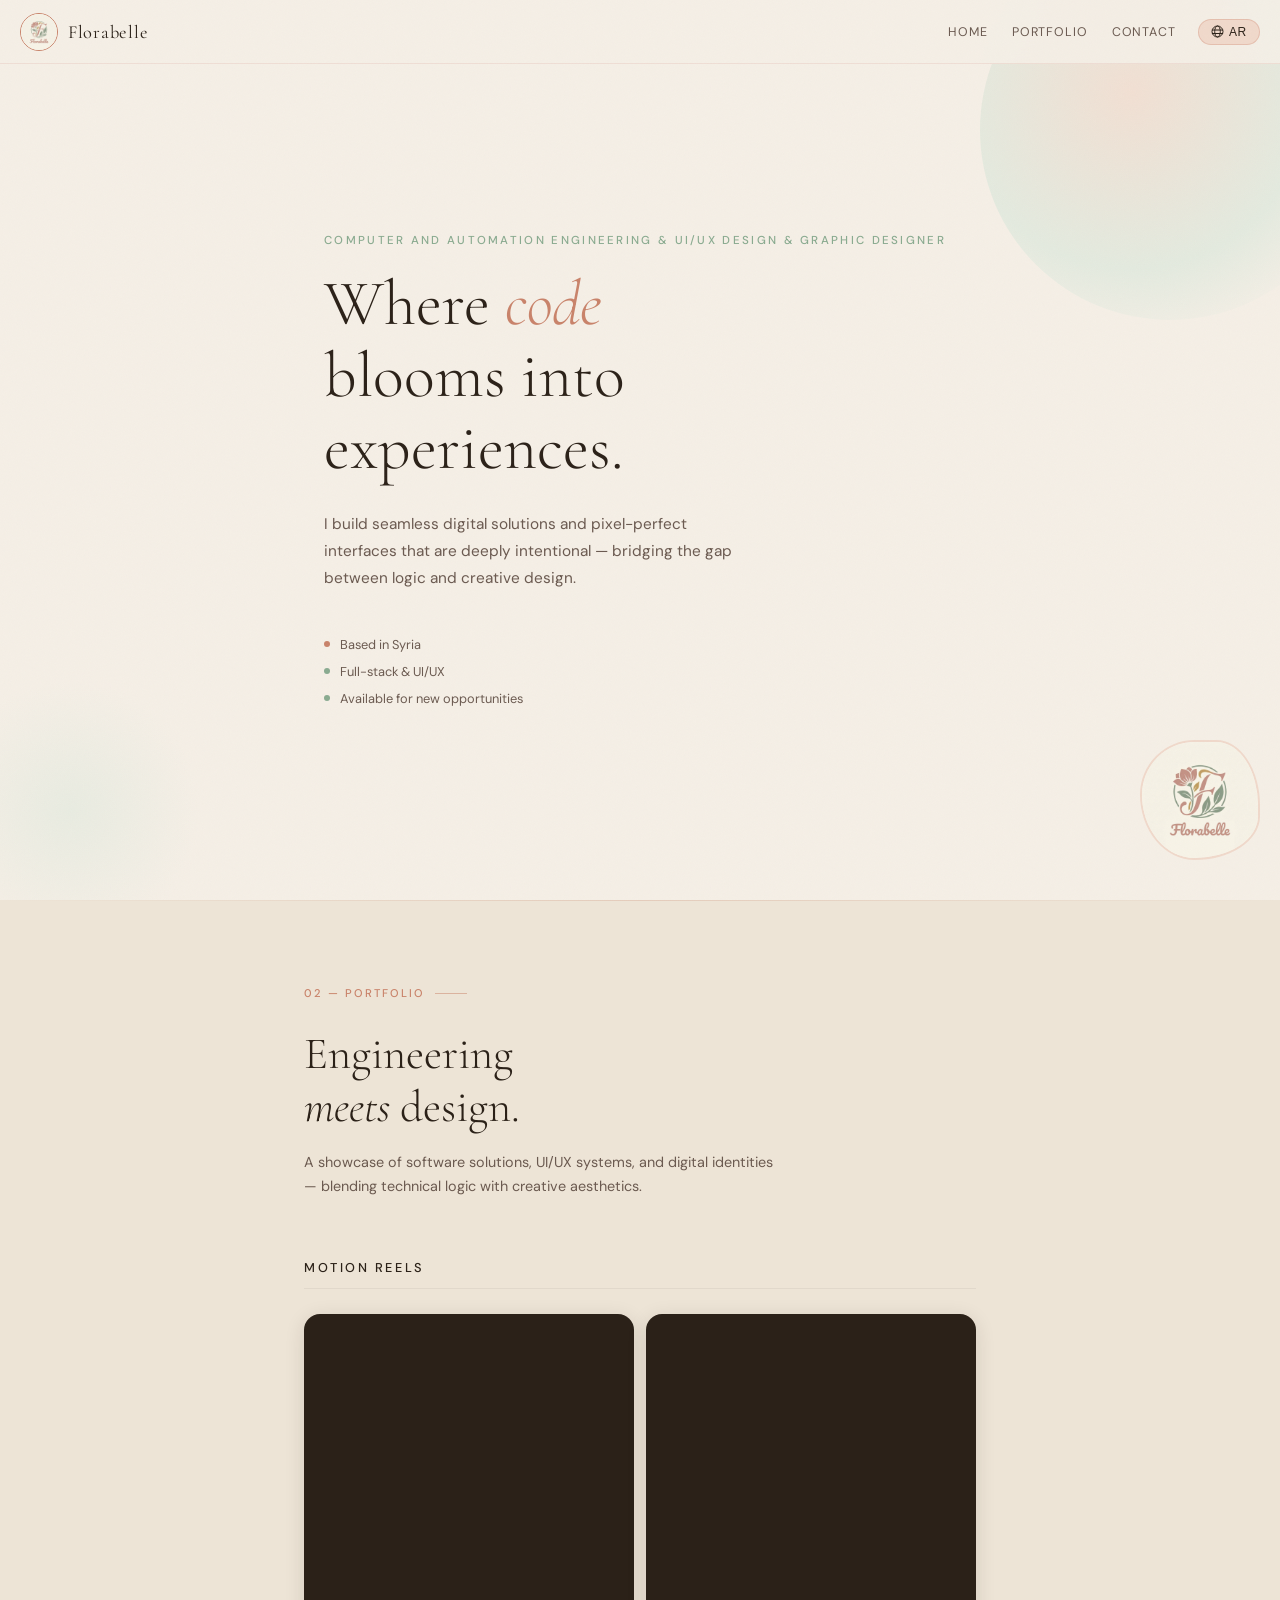
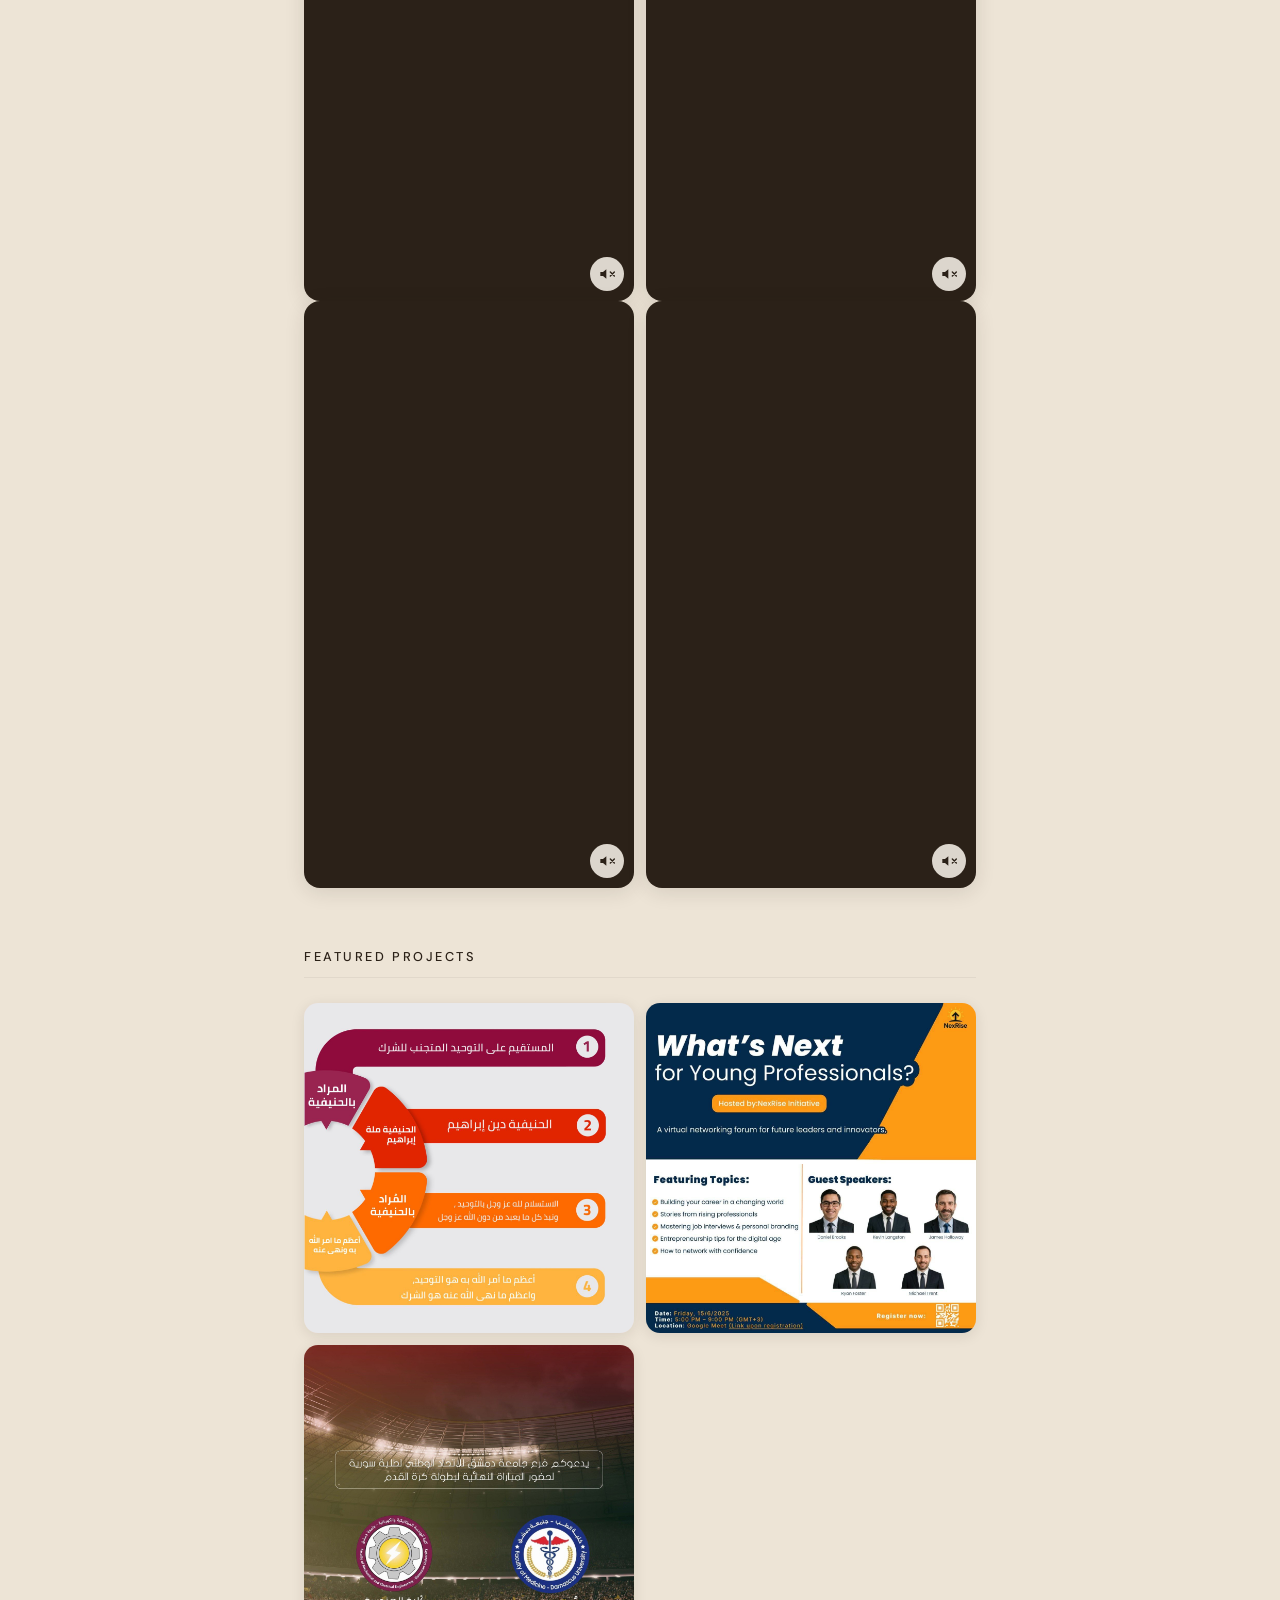
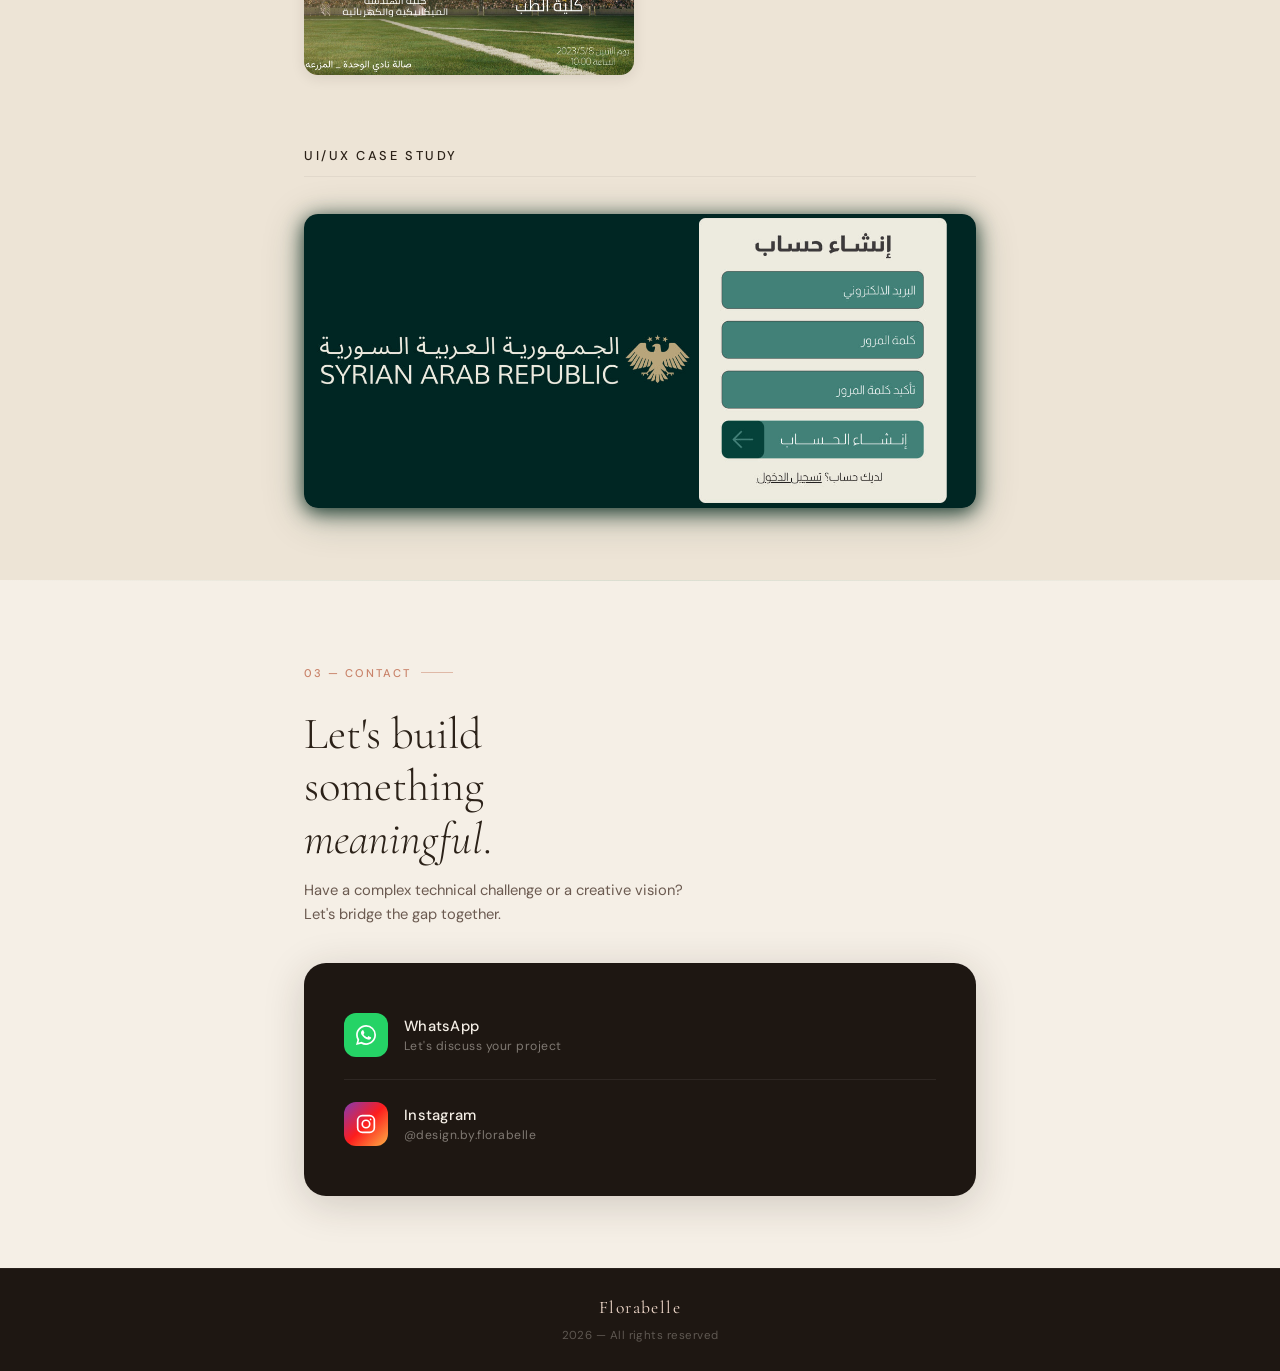
==== commit 732db088: "update" ====
--- a/index.html
+++ b/index.html
@@ -10,6 +10,7 @@
     <link href="https://fonts.googleapis.com/css2?family=Cormorant+Garamond:ital,wght@0,300;0,400;0,600;1,300;1,400&family=DM+Sans:wght@300;400;500&family=Amiri:ital,wght@0,400;0,700;1,400&display=swap" rel="stylesheet">
     
     <link rel="stylesheet" href="style.css">
+
 </head>
 
 <body>
@@ -113,9 +114,15 @@
       A showcase of software solutions, UI/UX systems, and digital identities — blending technical logic with creative aesthetics.
     </p>
 
+
     <!-- Reels -->
     <p class="reels-label reveal" data-en="Motion Reels" data-ar="مقاطع الموشن">Motion Reels</p>
-    <div id="reels-container" class="reels-grid reveal reveal-delay-1"></div>
+    <div id="reels-container" class="reels-grid reveal reveal-delay-1">        <button class="reel-unmute" aria-label="Toggle sound" onclick="toggleMute(this)">
+          <svg viewBox="0 0 24 24" fill="none" xmlns="http://www.w3.org/2000/svg">
+            <path class="mute-icon" d="M11 5L6 9H2v6h4l5 4V5z" fill="#2b2118"/>
+            <path class="mute-x" d="M23 9l-6 6M17 9l6 6" stroke="#2b2118" stroke-width="2" stroke-linecap="round" style="display:block"/>
+          </svg>
+        </button></div>
     <div id="reels-bottom-container" class="reels-grid-bottom reveal reveal-delay-2"></div>
 
     <!-- Photos -->
--- a/style.css
+++ b/style.css
@@ -1,33 +1,77 @@
-/* ─── TOKENS ─────────────────────────────────────────────── */
+/* ═══════════════════════════════════════════════════════════
+   TABLE OF CONTENTS
+   1.  Tokens & Variables
+   2.  Reset & Base
+   3.  Grain Overlay
+   4.  Navigation
+       4a. Nav Logo
+       4b. Nav Links (Home)
+       4c. Back Link (Case Study)
+       4d. Language Button
+       4e. Mobile Navigation
+   5.  Shared Section Styles
+   6.  Home Page Hero
+   7.  Case Study Hero (Syria Project)
+   8.  Case Study Sections
+       8a. Overview
+       8b. Challenge
+       8c. Research & Process
+       8d. Gallery Blocks
+       8e. Theme Toggle Demo
+       8f. Prototype & Results
+   9.  Home Page Portfolio (Reels / Photos)
+   10. Image Modal
+   11. Contact Section
+   12. Footer
+   13. Scroll Reveal & Animations
+   14. Arabic / RTL Support
+   15. Mobile Responsiveness
+═══════════════════════════════════════════════════════════ */
+
+
+/* ─── 1. TOKENS & VARIABLES ──────────────────────────────── */
 :root {
-  --ink:       #2b2118;
-  --rose:      #c9836a;
-  --sage:      #8aab90;
-  --cream:     #f5efe6;
-  --parchment: #ede4d6;
-  --blush:     #f0d9cb;
-  --mist:      #dce8dc;
-  --dark-card: #1e1712;
-  --text-sub:  #6b5a50;
-
-  --serif:  'Cormorant Garamond', Georgia, serif;
-  --sans:   'DM Sans', sans-serif;
-  --arabic: 'Amiri', serif;
-
+  /* Color Palette */
+  --ink:        #2b2118;
+  --rose:       #c9836a;
+  --sage:       #8aab90;
+  --cream:      #f5efe6;
+  --parchment:  #ede4d6;
+  --blush:      #f0d9cb;
+  --mist:       #dce8dc;
+  --dark-card:  #1e1712;
+  --text-sub:   #6b5a50;
+  --divider:    rgba(201, 131, 106, 0.15);
+
+  /* Case Study Colors (Syria Project) */
+  --gold:       #b8975a;
+  --forest:     #1a3a2e;
+  --light-bg:   #edeae3;
+  --dark-bg:    #0d2419;
+
+  /* Typography */
+  --serif:  "Cormorant Garamond", Georgia, serif;
+  --sans:   "DM Sans", sans-serif;
+  --arabic: "Amiri", serif;
+
+  /* Animation & Layout */
   --ease-out: cubic-bezier(0.22, 1, 0.36, 1);
-  --nav-h: 64px;
-}
-
-/* ─── RESET ──────────────────────────────────────────────── */
-*, *::before, *::after { 
-  box-sizing: border-box; 
-  margin: 0; 
-  padding: 0; 
-}
-
-html { 
-  scroll-behavior: smooth; 
-  font-size: 16px; 
+  --nav-h:    64px;
+}
+
+
+/* ─── 2. RESET & BASE ─────────────────────────────────────── */
+*,
+*::before,
+*::after {
+  box-sizing: border-box;
+  margin: 0;
+  padding: 0;
+}
+
+html {
+  scroll-behavior: smooth;
+  font-size: 16px;
 }
 
 body {
@@ -38,22 +82,26 @@
   -webkit-font-smoothing: antialiased;
 }
 
-/* ─── GRAIN OVERLAY ──────────────────────────────────────── */
+
+/* ─── 3. GRAIN OVERLAY ───────────────────────────────────── */
 body::before {
-  content: '';
+  content: "";
   position: fixed;
   inset: 0;
   pointer-events: none;
   z-index: 9999;
-  opacity: .028;
+  opacity: 0.028;
   background-image: url("data:image/svg+xml,%3Csvg viewBox='0 0 256 256' xmlns='http://www.w3.org/2000/svg'%3E%3Cfilter id='noise'%3E%3CfeTurbulence type='fractalNoise' baseFrequency='0.9' numOctaves='4' stitchTiles='stitch'/%3E%3C/filter%3E%3Crect width='100%25' height='100%25' filter='url(%23noise)'/%3E%3C/svg%3E");
   background-size: 200px 200px;
 }
 
-/* ─── NAV ────────────────────────────────────────────────── */
+
+/* ─── 4. NAVIGATION ──────────────────────────────────────── */
 nav {
   position: fixed;
-  top: 0; left: 0; right: 0;
+  top: 0;
+  left: 0;
+  right: 0;
   height: var(--nav-h);
   z-index: 100;
   display: flex;
@@ -63,14 +111,15 @@
   background: rgba(245, 239, 230, 0.92);
   backdrop-filter: blur(14px);
   -webkit-backdrop-filter: blur(14px);
-  border-bottom: 1px solid rgba(201,131,106,.18);
+  border-bottom: 1px solid var(--divider);
   transition: box-shadow 0.3s;
 }
 
-nav.scrolled { 
-  box-shadow: 0 2px 24px rgba(43,33,24,.07); 
-}
-
+nav.scrolled {
+  box-shadow: 0 2px 24px rgba(43, 33, 24, 0.07);
+}
+
+/* 4a. Nav Logo */
 .nav-logo {
   display: flex;
   align-items: center;
@@ -79,7 +128,7 @@
 }
 
 .nav-logo img {
-  width: 38px; 
+  width: 38px;
   height: 38px;
   border-radius: 50%;
   object-fit: cover;
@@ -94,6 +143,14 @@
   letter-spacing: 0.04em;
 }
 
+/* 4b. Nav Right Group */
+.nav-right {
+  display: flex;
+  align-items: center;
+  gap: 8px;
+}
+
+/* 4b. Nav Links (Home) */
 .nav-links {
   display: flex;
   align-items: center;
@@ -114,9 +171,37 @@
 
 .nav-links a:hover {
   color: var(--rose);
-  background: rgba(201,131,106,.08);
-}
-
+  background: rgba(201, 131, 106, 0.08);
+}
+
+/* 4c. Back Link (Case Study) */
+.back-link {
+  display: flex;
+  align-items: center;
+  gap: 6px;
+  font-size: 0.78rem;
+  font-weight: 400;
+  letter-spacing: 0.07em;
+  text-transform: uppercase;
+  color: var(--text-sub);
+  text-decoration: none;
+  padding: 6px 12px;
+  border-radius: 20px;
+  border: 1px solid var(--divider);
+  transition: color 0.2s, background 0.2s, border-color 0.2s;
+}
+
+.back-link:hover {
+  color: var(--rose);
+  background: rgba(201, 131, 106, 0.06);
+  border-color: rgba(201, 131, 106, 0.3);
+}
+
+[dir="rtl"] .back-link svg {
+  transform: scaleX(-1);
+}
+
+/* 4d. Language Button */
 .lang-btn {
   display: flex;
   align-items: center;
@@ -126,55 +211,48 @@
   letter-spacing: 0.06em;
   color: var(--ink);
   background: var(--blush);
-  border: 1px solid rgba(201,131,106,.3);
+  border: 1px solid rgba(201, 131, 106, 0.3);
   border-radius: 20px;
   padding: 5px 12px;
   cursor: pointer;
-  transition: background 0.2s, transform 0.15s;
   white-space: nowrap;
   margin-inline-start: 8px;
-}
-
-.lang-btn:hover { 
-  background: var(--rose); 
-  color: #fff; 
-  transform: scale(1.03); 
-}
-
-/* Hamburger */
-.ham { 
-  display: none; 
-  background: none; 
-  border: none; 
-  cursor: pointer; 
-  padding: 6px; 
-}
-
-.ham svg { display: block; }
-
-@media (max-width: 600px) {
-  .nav-links { display: none; }
-  .ham { display: block; }
-  nav { padding: 0 16px; }
-}
-
-/* Mobile Menu */
+  transition: background 0.2s, transform 0.15s;
+}
+
+.lang-btn:hover {
+  background: var(--rose);
+  color: #fff;
+  transform: scale(1.03);
+}
+
+/* 4e. Mobile Navigation */
+.ham {
+  display: none;
+  background: none;
+  border: none;
+  cursor: pointer;
+  padding: 6px;
+}
+
 .mobile-menu {
   display: none;
   position: fixed;
   top: var(--nav-h);
-  left: 0; right: 0;
-  background: rgba(245,239,230,.97);
-  backdrop-filter: blur(20px);
-  -webkit-backdrop-filter: blur(20px);
+  left: 0;
+  right: 0;
   z-index: 99;
   flex-direction: column;
+  gap: 4px;
   padding: 16px 20px 24px;
-  gap: 4px;
-  border-bottom: 1px solid rgba(201,131,106,.18);
-}
-
-.mobile-menu.open { display: flex; }
+  background: rgba(245, 239, 230, 0.97);
+  backdrop-filter: blur(20px);
+  border-bottom: 1px solid var(--divider);
+}
+
+.mobile-menu.open {
+  display: flex;
+}
 
 .mobile-menu a {
   font-size: 1.05rem;
@@ -182,18 +260,25 @@
   color: var(--ink);
   text-decoration: none;
   padding: 12px 0;
-  border-bottom: 1px solid rgba(201,131,106,.12);
-  transition: color 0.2s;
-}
-
-.mobile-menu a:hover { color: var(--rose); }
-.mobile-menu a:last-child { border-bottom: none; }
-
-/* ─── SECTION SHARED ─────────────────────────────────────── */
-.section-inner { 
-  padding: 80px 24px 72px; 
-  max-width: 680px; 
-  margin: 0 auto; 
+  border-bottom: 1px solid rgba(201, 131, 106, 0.12);
+}
+
+@media (max-width: 600px) {
+  .nav-links {
+    display: none;
+  }
+  .ham {
+    display: block;
+  }
+}
+
+
+/* ─── 5. SHARED SECTION STYLES ───────────────────────────── */
+.section-inner,
+.section-wrap {
+  padding: 80px 24px 72px;
+  max-width: 720px;
+  margin: 0 auto;
 }
 
 .section-label {
@@ -209,58 +294,106 @@
 }
 
 .section-label::after {
-  content: '';
+  content: "";
   display: block;
-  width: 32px; 
+  width: 32px;
   height: 1px;
   background: var(--rose);
-  opacity: .5;
-}
-
-/* ─── HOME ───────────────────────────────────────────────── */
+  opacity: 0.5;
+}
+
+.special-section-label {
+    grid-column: 1 / -1; 
+    width: 100%;
+    font-family: 'DM Sans', sans-serif;
+    font-size: 0.85rem;
+    text-transform: uppercase;
+    letter-spacing: 0.2em;
+    color: var(--accent-color);
+    margin-top: 50px;
+    margin-bottom: 20px;
+    padding-bottom: 10px;
+    border-bottom: 1px solid rgba(0,0,0,0.05);
+    display: block;
+}
+.section-h2 {
+  font-family: var(--serif);
+  font-size: clamp(1.9rem, 6vw, 2.8rem);
+  font-weight: 300;
+  line-height: 1.16;
+  color: var(--ink);
+  margin-bottom: 20px;
+}
+
+.section-h2 em {
+  font-style: italic;
+  color: var(--rose);
+}
+
+.section-body {
+  font-size: 0.95rem;
+  line-height: 1.78;
+  color: var(--text-sub);
+  max-width: 560px;
+}
+
+
+/* ─── 6. HOME PAGE HERO ──────────────────────────────────── */
 #home {
   min-height: 100svh;
-  background: var(--cream);
   position: relative;
   overflow: hidden;
   display: flex;
   align-items: center;
-}
-
-.home-blob, .home-blob-2 {
+  background: var(--cream);
+}
+
+/* Blob Decorations */
+.home-blob,
+.home-blob-2 {
   position: absolute;
   border-radius: 50%;
   z-index: 0;
 }
 
 .home-blob {
-  top: -60px; right: -80px;
-  width: 380px; height: 380px;
-  background: radial-gradient(ellipse at 40% 40%, var(--blush) 0%, var(--mist) 55%, transparent 80%);
+  top: -60px;
+  right: -80px;
+  width: 380px;
+  height: 380px;
+  opacity: 0.7;
+  background: radial-gradient(
+    ellipse at 40% 40%,
+    var(--blush) 0%,
+    var(--mist) 55%,
+    transparent 80%
+  );
   animation: blobFloat 12s ease-in-out infinite alternate;
-  opacity: 0.7;
 }
 
 .home-blob-2 {
-  bottom: -40px; left: -60px;
-  width: 260px; height: 260px;
+  bottom: -40px;
+  left: -60px;
+  width: 260px;
+  height: 260px;
+  opacity: 0.5;
   background: radial-gradient(ellipse, var(--mist) 0%, transparent 70%);
   animation: blobFloat 16s ease-in-out infinite alternate-reverse;
-  opacity: 0.5;
 }
 
 @keyframes blobFloat {
-  from { transform: translate(0,0) rotate(0deg) scale(1); }
+  from { transform: translate(0, 0) rotate(0deg) scale(1); }
   to   { transform: translate(12px, 18px) rotate(8deg) scale(1.06); }
 }
 
+/* Hero Content */
 .home-inner {
   position: relative;
   z-index: 1;
+  width: 100%;
   padding: calc(var(--nav-h) + 56px) 24px 80px;
   max-width: 680px;
   margin: 0 auto;
-  width: 100%;
 }
 
 .home-tagline {
@@ -303,6 +436,7 @@
   animation: fadeUp 0.85s var(--ease-out) 0.52s forwards;
 }
 
+/* Meta Rows */
 .home-meta {
   display: flex;
   flex-direction: column;
@@ -321,14 +455,16 @@
 }
 
 .meta-dot {
-  width: 6px; 
+  width: 6px;
   height: 6px;
   border-radius: 50%;
   background: var(--rose);
   flex-shrink: 0;
 }
 
-.meta-dot.sage { background: var(--sage); }
+.meta-dot.sage {
+  background: var(--sage);
+}
 
 .meta-dot.pulse {
   background: var(--sage);
@@ -336,52 +472,438 @@
 }
 
 @keyframes pulse {
-  0%,100% { transform: scale(1); opacity: 1; }
-  50% { transform: scale(1.6); opacity: 0.5; }
-}
-
+  0%, 100% { transform: scale(1);   opacity: 1; }
+  50%       { transform: scale(1.6); opacity: 0.5; }
+}
+
+/* Profile Photo */
 .home-photo {
   position: absolute;
-  bottom: 40px; right: 20px;
-  width: 120px; height: 120px;
+  bottom: 40px;
+  right: 20px;
+  width: 120px;
+  height: 120px;
   border-radius: 50% 40% 60% 50% / 50% 60% 40% 60%;
   overflow: hidden;
   border: 2.5px solid var(--blush);
+  z-index: 2;
   opacity: 0;
   animation: fadeUp 1s var(--ease-out) 0.85s forwards;
-  z-index: 2;
-}
-
-.home-photo img { 
-  width: 100%; 
-  height: 100%; 
-  object-fit: cover; 
-}
-
-@keyframes fadeUp {
-  to { opacity: 1; transform: translateY(0); }
-}
-
-/* ─── PORTFOLIO ──────────────────────────────────────────── */
+}
+
+.home-photo img {
+  width: 100%;
+  height: 100%;
+  object-fit: cover;
+}
+
+
+/* ─── 7. CASE STUDY HERO (SYRIA PROJECT) ─────────────────── */
+#hero {
+  min-height: 100svh;
+  position: relative;
+  overflow: hidden;
+  display: flex;
+  align-items: flex-end;
+  background: var(--cream);
+}
+
+.hero-inner {
+  position: relative;
+  z-index: 1;
+  width: 100%;
+  padding: calc(var(--nav-h) + 60px) 24px 64px;
+  max-width: 720px;
+  margin: 0 auto;
+}
+
+.hero-eyebrow {
+  display: inline-flex;
+  align-items: center;
+  gap: 10px;
+  font-size: 0.7rem;
+  font-weight: 500;
+  letter-spacing: 0.18em;
+  text-transform: uppercase;
+  color: var(--rose);
+  margin-bottom: 24px;
+  opacity: 0;
+  transform: translateY(14px);
+  animation: fadeUp 0.8s var(--ease-out) 0.15s forwards;
+}
+
+.hero-eyebrow::before {
+  content: "";
+  display: block;
+  width: 28px;
+  height: 1px;
+  background: var(--rose);
+  opacity: 0.5;
+}
+
+.hero-title {
+  font-family: var(--serif);
+  font-size: clamp(2.6rem, 10vw, 5rem);
+  font-weight: 300;
+  line-height: 1.08;
+  color: var(--ink);
+  margin-bottom: 20px;
+  opacity: 0;
+  transform: translateY(20px);
+  animation: fadeUp 0.9s var(--ease-out) 0.3s forwards;
+}
+
+.hero-title em {
+  font-style: italic;
+  color: var(--rose);
+}
+
+.hero-tags {
+  display: flex;
+  flex-wrap: wrap;
+  gap: 8px;
+  opacity: 0;
+  transform: translateY(14px);
+  animation: fadeUp 0.8s var(--ease-out) 0.58s forwards;
+}
+
+.hero-tag {
+  font-size: 0.72rem;
+  letter-spacing: 0.08em;
+  text-transform: uppercase;
+  padding: 5px 14px;
+  border-radius: 20px;
+  border: 1px solid var(--divider);
+  color: var(--text-sub);
+  background: rgba(255, 255, 255, 0.5);
+}
+
+.hero-tag.accent {
+  background: var(--rose);
+  color: #fff;
+  border-color: var(--rose);
+}
+
+/* Mockup Strip */
+.hero-mockup {
+  position: relative;
+  z-index: 1;
+  width: 100%;
+  overflow: hidden;
+  padding: 0 24px;
+  max-width: 720px;
+  margin: 0 auto;
+  opacity: 0;
+  transform: translateY(30px);
+  animation: fadeUp 1s var(--ease-out) 0.72s forwards;
+}
+
+.mockup-duo {
+  display: grid;
+  grid-template-columns: 1fr 1fr;
+  gap: 12px;
+  margin-bottom: -1px;
+}
+
+.mockup-frame {
+  border-radius: 16px 16px 0 0;
+  overflow: hidden;
+  box-shadow: 0 -4px 30px rgba(43, 33, 24, 0.12);
+  aspect-ratio: 4/3;
+  position: relative;
+}
+
+.mockup-frame img {
+  width: 100%;
+  height: 100%;
+  object-fit: cover;
+  object-position: top;
+  display: block;
+}
+
+
+/* ─── 8. CASE STUDY SECTIONS ──────────────────────────────── */
+
+/* 8a. Overview */
+.overview-section {
+  background: var(--parchment);
+}
+
+.overview-grid {
+  display: grid;
+  grid-template-columns: 1fr 1fr;
+  gap: 1px;
+  background: var(--divider);
+  border: 1px solid var(--divider);
+  border-radius: 16px;
+  overflow: hidden;
+  margin-top: 36px;
+}
+
+.overview-cell {
+  background: var(--cream);
+  padding: 24px 20px;
+  display: flex;
+  flex-direction: column;
+  gap: 6px;
+}
+
+.overview-cell-label {
+  font-size: 0.68rem;
+  letter-spacing: 0.14em;
+  text-transform: uppercase;
+  color: var(--rose);
+  font-weight: 500;
+}
+
+.overview-cell-value {
+  font-family: var(--serif);
+  font-size: 1.2rem;
+  font-weight: 400;
+  color: var(--ink);
+}
+
+/* 8b. Challenge */
+.challenge-quote {
+  border-right: 3px solid var(--rose);
+  padding: 20px 24px;
+  margin: 32px 0;
+  background: rgba(201, 131, 106, 0.06);
+  border-radius: 0 12px 12px 0;
+}
+
+[dir="rtl"] .challenge-quote {
+  border-right: none;
+  border-left: 3px solid var(--rose);
+  border-radius: 12px 0 0 12px;
+}
+
+.challenge-quote p {
+  font-family: var(--serif);
+  font-size: 1.15rem;
+  font-style: italic;
+  line-height: 1.65;
+  color: var(--ink);
+}
+
+/* 8c. Research & Process */
+.pillar-icon {
+  width: 48px;
+  height: 48px;
+  margin-bottom: 20px;
+  display: flex;
+  align-items: center;
+  justify-content: center;
+}
+
+.pillar-icon svg {
+  width: 100%;
+  height: 100%;
+  stroke-width: 1.6;
+}
+
+.pillar-title {
+  font-family: var(--serif);
+  font-size: 1.25rem;
+  margin-bottom: 12px;
+  color: var(--text-main);
+}
+
+.pillar-body {
+  font-size: 0.95rem;
+  line-height: 1.6;
+  color: var(--text-secondary);
+  opacity: 0.8;
+}
+
+.research-pillars {
+  display: grid;
+  grid-template-columns: repeat(auto-fit, minmax(280px, 1fr));
+  gap: 24px;
+  margin-top: 40px;
+}
+
+.research-pillar {
+  background: var(--cream);
+  padding: 32px;
+  border-radius: 20px;
+  border: 1px solid var(--divider);
+  display: flex;
+  flex-direction: column;
+  align-items: flex-start;
+  text-align: left;
+  transition: transform 0.3s ease;
+}
+
+.process-steps {
+  display: flex;
+  flex-direction: column;
+  margin-top: 36px;
+  border: 1px solid var(--divider);
+  border-radius: 16px;
+  overflow: hidden;
+}
+
+.process-step {
+  display: flex;
+  align-items: flex-start;
+  gap: 20px;
+  padding: 24px 20px;
+  border-bottom: 1px solid var(--divider);
+  transition: background 0.2s;
+}
+
+.process-step:hover {
+  background: rgba(201, 131, 106, 0.04);
+}
+
+/* 8d. Gallery Blocks */
+.gallery-section-dark {
+  background: var(--dark-card);
+}
+
+.gallery-section-dark .section-label {
+  color: var(--gold);
+}
+
+.gallery-section-dark .section-label::after {
+  background: var(--gold);
+}
+
+.gallery-section-dark .section-h2 {
+  color: #f5efe6;
+}
+
+.gallery-section-dark .section-h2 em {
+  color: var(--gold);
+}
+
+.gallery-section-dark .section-body {
+  color: rgba(245, 239, 230, 0.55);
+}
+
+.gallery-grid {
+  display: grid;
+  grid-template-columns: 1fr 1fr;
+  gap: 12px;
+  margin-top: 32px;
+}
+
+.gallery-item {
+  border-radius: 14px;
+  overflow: hidden;
+  position: relative;
+  aspect-ratio: 4/3;
+  box-shadow: 0 4px 20px rgba(43, 33, 24, 0.1);
+}
+
+.gallery-item.wide {
+  grid-column: span 2;
+  aspect-ratio: 16/7;
+}
+
+.gallery-item img {
+  width: 100%;
+  height: 100%;
+  object-fit: cover;
+  transition: transform 0.5s var(--ease-out);
+}
+
+.gallery-item:hover img {
+  transform: scale(1.03);
+}
+
+/* 8e. Theme Toggle Demo */
+.theme-toggle-strip {
+  display: flex;
+  margin: 32px 0 0;
+  border: 1px solid var(--divider);
+  border-radius: 14px;
+  overflow: hidden;
+}
+
+.theme-panel {
+  flex: 1;
+  padding: 20px 16px;
+  display: flex;
+  flex-direction: column;
+  gap: 8px;
+}
+
+.theme-panel.light-panel {
+  background: var(--light-bg);
+}
+
+.theme-panel.dark-panel {
+  background: var(--dark-bg);
+}
+
+/* 8f. Prototype & Results */
+.prototype-frame-wrap {
+  position: relative;
+  display: flex;
+  align-items: center;
+  justify-content: center;
+  flex-direction: column;
+  gap: 16px;
+  margin-top: 32px;
+  border-radius: 18px;
+  overflow: hidden;
+  border: 1px solid var(--divider);
+  background: var(--parchment);
+  aspect-ratio: 1540/1250;
+  box-shadow: 0 8px 40px rgba(43, 33, 24, 0.1);
+}
+
+.prototype-frame-wrap iframe {
+  position: absolute;
+  top: 0;
+  left: 0;
+  width: 100%;
+  height: 100%;
+  border: none;
+}
+
+.results-metrics {
+  display: grid;
+  grid-template-columns: 1fr 1fr;
+  gap: 12px;
+  margin-top: 32px;
+}
+
+.metric-card {
+  background: var(--cream);
+  border: 1px solid var(--divider);
+  border-radius: 16px;
+  padding: 24px 20px;
+  display: flex;
+  flex-direction: column;
+  gap: 6px;
+}
+
+.metric-num {
+  font-family: var(--serif);
+  font-size: 2.2rem;
+  font-weight: 300;
+  line-height: 1;
+  color: var(--rose);
+}
+
+
+/* ─── 9. HOME PAGE PORTFOLIO (REELS / PHOTOS) ────────────── */
 #portfolio {
+  position: relative;
   background: var(--parchment);
-  position: relative;
-}
-
+}
+#portfolio .section-inner > .reels-label:first-of-type {
+    margin-top: 20px;
+}
 #portfolio::before {
-  content: '';
+  content: "";
   display: block;
   height: 1px;
   background: linear-gradient(90deg, transparent, var(--rose), transparent);
   opacity: 0.25;
-}
-
-.portfolio-intro {
-  font-size: 0.9rem;
-  line-height: 1.72;
-  color: var(--text-sub);
-  max-width: 480px;
-  margin-bottom: 52px;
 }
 
 .portfolio-headline {
@@ -393,24 +915,48 @@
   margin-bottom: 16px;
 }
 
-/* Reels */
-.reels-label, .photos-label {
-  font-size: 0.68rem;
-  font-weight: 500;
-  letter-spacing: 0.16em;
-  text-transform: uppercase;
+.portfolio-intro {
+  font-size: 0.9rem;
+  line-height: 1.72;
   color: var(--text-sub);
-  margin-bottom: 20px;
-  opacity: 0.7;
-}
-
-.reels-grid, .reels-grid-bottom {
+  max-width: 480px;
+  margin-bottom: 52px;
+}
+
+/* Section Labels */
+.photos-label,
+.reels-label,
+.special-section-label {
+    grid-column: 1 / -1; 
+    width: 100%;
+    display: block;
+    
+   
+    font-family: 'DM Sans', sans-serif; 
+    font-size: 0.8rem;
+    font-weight: 500; 
+    letter-spacing: 0.2em; 
+    text-transform: uppercase;
+    color: var(--accent-color); 
+    
+
+    margin-top: 60px;
+    margin-bottom: 25px;
+    padding-bottom: 12px;
+    border-bottom: 1px solid rgba(0, 0, 0, 0.05); /* الخط الناعم الذي يحدد القسم */
+    opacity: 0.8;
+    
+   
+    transition: all 0.3s ease;
+}
+
+/* Grids */
+.reels-grid,
+.reels-grid-bottom {
   display: grid;
   grid-template-columns: repeat(2, 1fr);
   gap: 12px;
 }
-
-.reels-grid-bottom { margin-bottom: 52px; }
 
 .reel-card {
   position: relative;
@@ -418,67 +964,61 @@
   overflow: hidden;
   background: var(--ink);
   aspect-ratio: 9/16;
-  box-shadow: 0 4px 20px rgba(43,33,24,.12);
+  box-shadow: 0 4px 20px rgba(43, 33, 24, 0.12);
 }
 
 .reel-card video {
-  width: 100%; 
+  width: 100%;
   height: 100%;
   object-fit: cover;
   display: block;
 }
 
-.reel-unmute {
-  position: absolute;
-  bottom: 10px; right: 10px;
-  width: 34px; height: 34px;
-  background: rgba(245,239,230,.88);
-  border: none;
-  border-radius: 50%;
-  cursor: pointer;
-  display: flex;
-  align-items: center;
-  justify-content: center;
-  transition: background 0.2s, transform 0.15s;
-  z-index: 2;
-}
-
-.reel-unmute:hover { 
-  background: var(--rose); 
-  transform: scale(1.1); 
-}
-
-.reel-unmute:hover svg path, 
-.reel-unmute:hover svg rect { 
-  fill: #fff; 
-}
-
-/* Photos */
+  .reel-unmute {
+    position: absolute;
+    bottom: 10px; right: 10px;
+    width: 34px; height: 34px;
+    background: rgba(245,239,230,.88);
+    border: none;
+    border-radius: 50%;
+    cursor: pointer;
+    display: flex;
+    align-items: center;
+    justify-content: center;
+    transition: background 0.2s, transform 0.15s;
+    z-index: 2;
+  }
+    .reel-unmute:hover { background: var(--rose); transform: scale(1.1); }
+  .reel-unmute:hover svg path, .reel-unmute:hover svg rect { fill: #fff; }
+  .reel-unmute svg { width: 16px; height: 16px; }
+
+
 .photos-grid {
   display: grid;
   grid-template-columns: 1fr 1fr;
   gap: 12px;
 }
 
+/* Photo Cards */
 .photo-card {
+  position: relative;
   border-radius: 14px;
   overflow: hidden;
   aspect-ratio: 1/1;
+  cursor: zoom-in;
   background: var(--blush);
-  box-shadow: 0 3px 14px rgba(43,33,24,.10);
-  position: relative;
+  box-shadow: 0 3px 14px rgba(43, 33, 24, 0.1);
 }
 
 .photo-card img {
-  width: 100%; 
+  width: 100%;
   height: 100%;
   object-fit: cover;
-  display: block;
   transition: transform 0.5s var(--ease-out);
 }
 
-.photo-card:hover img { 
-  transform: scale(1.04); 
+.photo-card:hover img {
+  transform: scale(1.04);
 }
 
 .photo-card.wide {
@@ -486,58 +1026,120 @@
   aspect-ratio: 16/7;
 }
 
-/* Modal Styling */
+.photo-card.has-link {
+  display: block;
+  overflow: hidden;
+  box-shadow: #1a3a2e 0 4px 20px, rgba(26, 58, 46, 0.3) 0 8px 40px;
+}
+
+/* Photo Overlay */
+.photo-overlay {
+  position: absolute;
+  inset: 0;
+  display: flex;
+  flex-direction: column;
+  justify-content: center;
+  align-items: center;
+  gap: 15px;
+  opacity: 0;
+  color: #f5f0e6;
+  background: rgba(28, 23, 18, 0.7);
+  transition: opacity 0.4s ease;
+}
+
+.photo-card.has-link:hover .photo-overlay {
+  opacity: 1;
+}
+
+.photo-overlay span {
+  font-family: var(--sans);
+  font-size: 1.1rem;
+  letter-spacing: 1px;
+  text-transform: uppercase;
+}
+
+/* Arrow Icon */
+.arrow-icon {
+  transition: transform 0.3s ease;
+}
+
+.photo-card.has-link:hover .arrow-icon {
+  transform: translateX(8px);
+}
+
+[dir="rtl"] .photo-card.has-link:hover .arrow-icon {
+  transform: translateX(-8px) scaleX(-1);
+}
+
+
+/* ─── 10. IMAGE MODAL ─────────────────────────────────────── */
 .modal {
   display: none;
   position: fixed;
-  z-index: 9999;
-  left: 0; top: 0;
-  width: 100%; height: 100%;
-  background-color: rgba(43, 33, 24, 0.95);
-  backdrop-filter: blur(5px);
+  inset: 0;
+  z-index: 2000;
+  overflow: hidden;
   cursor: zoom-out;
+  background-color: rgba(18, 15, 12, 0.98);
+  backdrop-filter: blur(8px);
 }
 
 .modal-content {
+  display: block;
   margin: auto;
-  display: block;
+  position: relative;
+  top: 50%;
   max-width: 90%;
   max-height: 85vh;
-  position: relative;
-  top: 50%;
-  transform: translateY(-50%);
-  border-radius: 8px;
-  box-shadow: 0 10px 40px rgba(0,0,0,0.5);
-  animation: zoomIn 0.3s ease;
+  border-radius: 4px;
+  box-shadow: 0 20px 50px rgba(0, 0, 0, 0.5);
+  transform: translateY(-50%) scale(0.95);
+  animation: zoomIn 0.4s cubic-bezier(0.2, 0.6, 0.2, 1) forwards;
 }
 
 @keyframes zoomIn {
-  from { transform: translateY(-50%) scale(0.9); opacity: 0; }
-  to { transform: translateY(-50%) scale(1); opacity: 1; }
+  from { opacity: 0; transform: translateY(-50%) scale(0.8); }
+  to   { opacity: 1; transform: translateY(-50%) scale(1); }
 }
 
 .close-modal {
   position: absolute;
-  top: 30px; right: 35px;
-  color: #fff;
-  font-size: 40px;
-  font-weight: bold;
+  top: 30px;
+  right: 40px;
+  z-index: 2001;
+  font-size: 50px;
+  font-weight: 200;
+  line-height: 1;
+  color: #f5f0e6;
   cursor: pointer;
-  z-index: 10000;
-}
-
-/* تحسين مؤشر الماوس للصور القابلة للفتح */
-.photo-card {
-  cursor: zoom-in;
-}
-
-/* ─── CONTACT ────────────────────────────────────────────── */
+  transition: transform 0.3s ease, color 0.3s ease;
+}
+
+.close-modal:hover {
+  color: #d4af37;
+  transform: rotate(90deg);
+}
+
+@media (max-width: 768px) {
+  .close-modal {
+    top: 20px;
+    right: 25px;
+    font-size: 40px;
+  }
+
+  .modal-content {
+    max-width: 95%;
+  }
+}
+
+
+/* ─── 11. CONTACT SECTION ────────────────────────────────── */
 #contact {
   background: var(--cream);
 }
 
 #contact::before {
-  content: '';
+  content: "";
   display: block;
   height: 1px;
   background: linear-gradient(90deg, transparent, var(--sage), transparent);
@@ -555,20 +1157,20 @@
 
 .contact-sub {
   font-size: 0.92rem;
+  line-height: 1.65;
   color: var(--text-sub);
-  line-height: 1.65;
+  max-width: 380px;
   margin-bottom: 36px;
-  max-width: 380px;
 }
 
 .contact-card {
+  display: flex;
+  flex-direction: column;
+  gap: 4px;
+  padding: 32px 24px;
   background: var(--dark-card);
   border-radius: 22px;
-  padding: 32px 24px;
-  display: flex;
-  flex-direction: column;
-  gap: 4px;
-  box-shadow: 0 8px 40px rgba(43,33,24,.18);
+  box-shadow: 0 8px 40px rgba(43, 33, 24, 0.18);
 }
 
 .contact-link {
@@ -577,23 +1179,22 @@
   gap: 16px;
   padding: 18px 16px;
   border-radius: 14px;
+  color: #f5efe6;
   text-decoration: none;
-  color: #f5efe6;
   transition: background 0.2s, transform 0.15s;
-  -webkit-tap-highlight-color: transparent;
 }
 
 .contact-link:hover {
-  background: rgba(255,255,255,.06);
+  background: rgba(255, 255, 255, 0.06);
   transform: translateX(4px);
 }
 
-[dir="rtl"] .contact-link:hover { 
-  transform: translateX(-4px); 
+[dir="rtl"] .contact-link:hover {
+  transform: translateX(-4px);
 }
 
 .contact-icon {
-  width: 44px; 
+  width: 44px;
   height: 44px;
   border-radius: 12px;
   display: flex;
@@ -602,14 +1203,14 @@
   flex-shrink: 0;
 }
 
-.contact-icon.wa  { background: #25D366; }
-.contact-icon.ig  { background: linear-gradient(135deg,#833ab4,#fd1d1d,#fcb045); }
-.contact-icon.ph  { background: var(--rose); }
-
-.contact-link-text { 
-  display: flex; 
-  flex-direction: column; 
-  gap: 2px; 
+.contact-icon.wa { background: #25D366; }
+.contact-icon.ig { background: linear-gradient(135deg, #833ab4, #fd1d1d, #fcb045); }
+.contact-icon.ph { background: var(--rose); }
+
+.contact-link-text {
+  display: flex;
+  flex-direction: column;
+  gap: 2px;
 }
 
 .contact-link-title {
@@ -626,24 +1227,26 @@
 
 .contact-divider {
   height: 1px;
-  background: rgba(255,255,255,.07);
+  background: rgba(255, 255, 255, 0.07);
   margin: 0 16px;
 }
 
-/* ─── FOOTER ─────────────────────────────────────────────── */
+
+/* ─── 12. FOOTER ──────────────────────────────────────────── */
 footer {
-  background: var(--dark-card);
   padding: 28px 24px;
   text-align: center;
+  background: var(--dark-card);
+  border-top: 1px solid rgba(255, 255, 255, 0.05);
 }
 
 .footer-inner {
-  max-width: 680px;
+  display: flex;
+  flex-direction: column;
+  align-items: center;
+  gap: 10px;
+  max-width: 720px;
   margin: 0 auto;
-  display: flex;
-  flex-direction: column;
-  align-items: center;
-  gap: 10px;
 }
 
 .footer-logo {
@@ -655,15 +1258,18 @@
 
 .footer-copy {
   font-size: 0.72rem;
-  color: rgba(245,239,230,.3);
+  color: rgba(245, 239, 230, 0.3);
   letter-spacing: 0.04em;
 }
 
-/* ─── SCROLL REVEAL ──────────────────────────────────────── */
+
+/* ─── 13. SCROLL REVEAL & ANIMATIONS ─────────────────────── */
 .reveal {
   opacity: 0;
   transform: translateY(28px);
-  transition: opacity 0.75s var(--ease-out), transform 0.75s var(--ease-out);
+  transition:
+    opacity   0.75s var(--ease-out),
+    transform 0.75s var(--ease-out);
 }
 
 .reveal.visible {
@@ -671,54 +1277,70 @@
   transform: translateY(0);
 }
 
-.reveal-delay-1 { transition-delay: 0.1s; }
-.reveal-delay-2 { transition-delay: 0.2s; }
-.reveal-delay-3 { transition-delay: 0.32s; }
-.reveal-delay-4 { transition-delay: 0.44s; }
-
-/* ─── ARABIC (RTL) OVERRIDES ─────────────────────────────── */
+.reveal-delay-1,
+.reveal-d1 {
+  transition-delay: 0.1s;
+}
+
+.reveal-delay-2,
+.reveal-d2 {
+  transition-delay: 0.2s;
+}
+
+@keyframes fadeUp {
+  to {
+    opacity: 1;
+    transform: translateY(0);
+  }
+}
+
+
+/* ─── 14. ARABIC / RTL SUPPORT ───────────────────────────── */
+[lang="ar"] .section-h2,
+[lang="ar"] .hero-title,
+[lang="ar"] .home-headline,
+[lang="ar"] .nav-logo-name,
+[lang="ar"] .footer-logo,
+[lang="ar"] .arabic-font {
+  font-family: var(--arabic);
+}
+
 [lang="ar"] body,
-[lang="ar"] .home-headline,
-[lang="ar"] .portfolio-headline,
-[lang="ar"] .contact-headline {
+[lang="ar"] p,
+[lang="ar"] .section-body {
   font-family: var(--arabic);
 }
 
-[lang="ar"] .home-para,
-[lang="ar"] .portfolio-intro,
-[lang="ar"] .contact-sub,
-[lang="ar"] .contact-link-title,
-[lang="ar"] .contact-link-detail,
-[lang="ar"] .nav-logo-name,
-[lang="ar"] .section-label,
-[lang="ar"] .home-tagline,
-[lang="ar"] .meta-row,
-[lang="ar"] .footer-logo,
-[lang="ar"] .footer-copy {
-  font-family: var(--arabic);
-}
-
-[dir="rtl"] .section-label::after { 
-  margin-right: auto; 
-  margin-left: 0; 
-}
-
-[dir="rtl"] .home-photo { 
-  right: auto; 
-  left: 20px; 
-}
-
-/* ─── UTIL ───────────────────────────────────────────────── */
-@media (max-width: 380px) {
-  .reels-grid, 
-  .reels-grid-bottom { 
-    grid-template-columns: 1fr; 
+[dir="rtl"] .section-label::after {
+  margin-right: auto;
+  margin-left: 0;
+}
+
+[dir="rtl"] .home-photo {
+  right: auto;
+  left: 20px;
+}
+
+
+/* ─── 15. MOBILE RESPONSIVENESS ──────────────────────────── */
+@media (max-width: 520px) {
+  .mockup-duo,
+  .research-pillars,
+  .gallery-grid,
+  .results-metrics,
+  .overview-grid,
+  .photos-grid,
+  .reels-grid {
+    grid-template-columns: 1fr;
   }
-  .photos-grid { 
-    grid-template-columns: 1fr; 
+
+  .gallery-item.wide,
+  .photo-card.wide {
+    grid-column: span 1;
+    aspect-ratio: 4/3;
   }
-  .photo-card.wide { 
-    grid-column: span 1; 
-    aspect-ratio: 1/1; 
+
+  .back-link span {
+    display: none;
   }
-}+}
